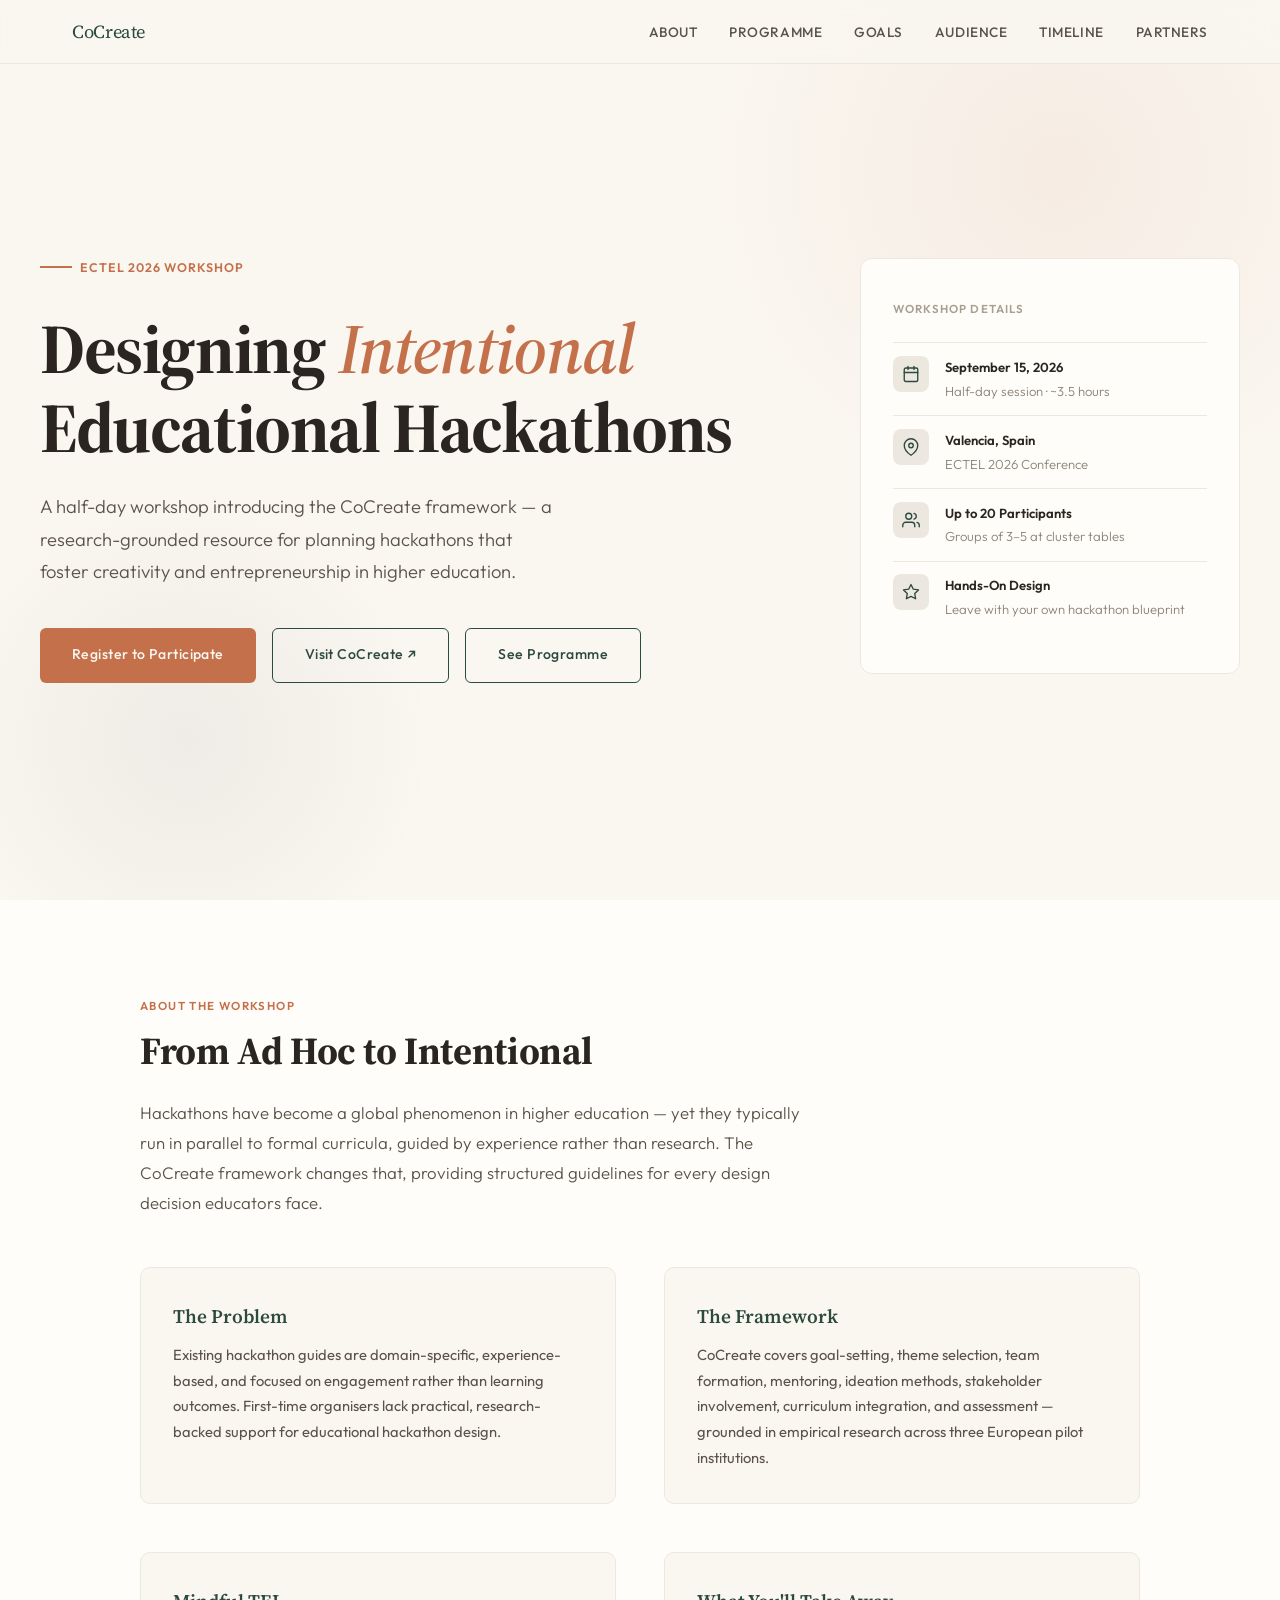
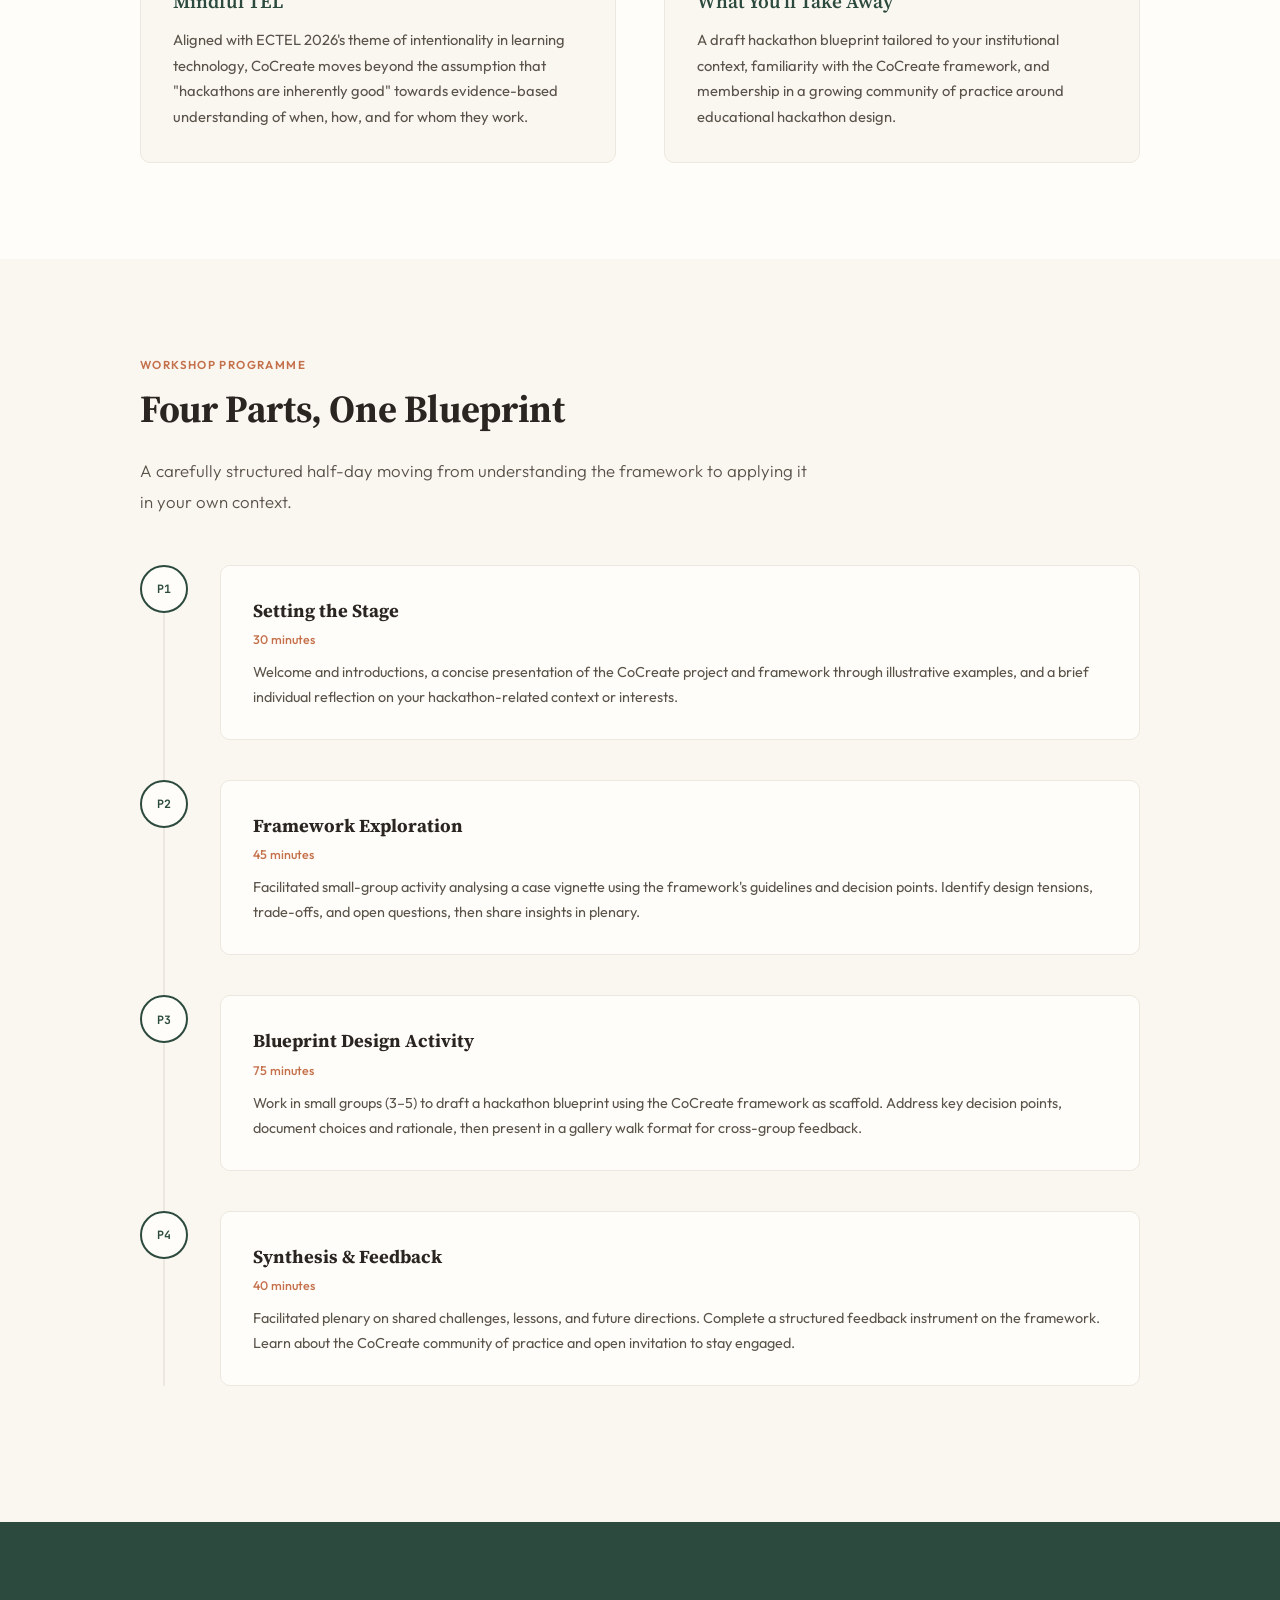
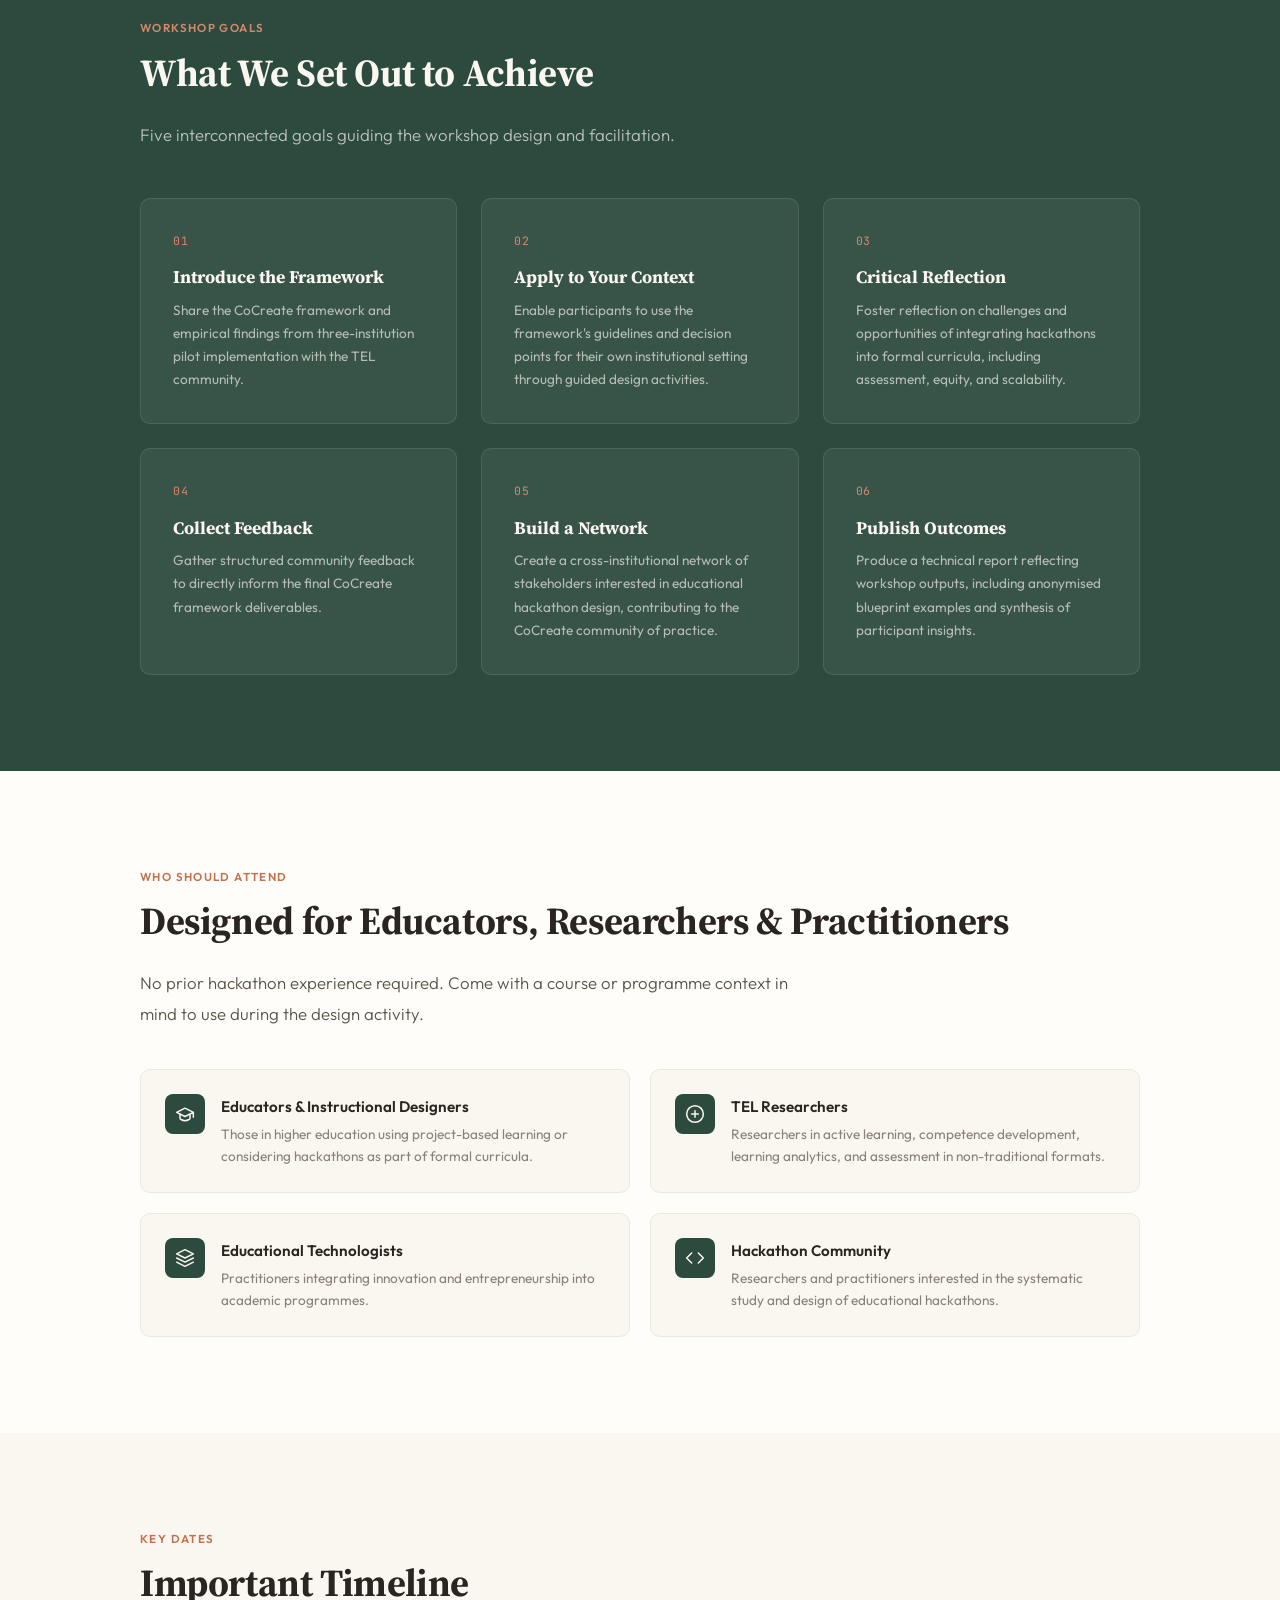
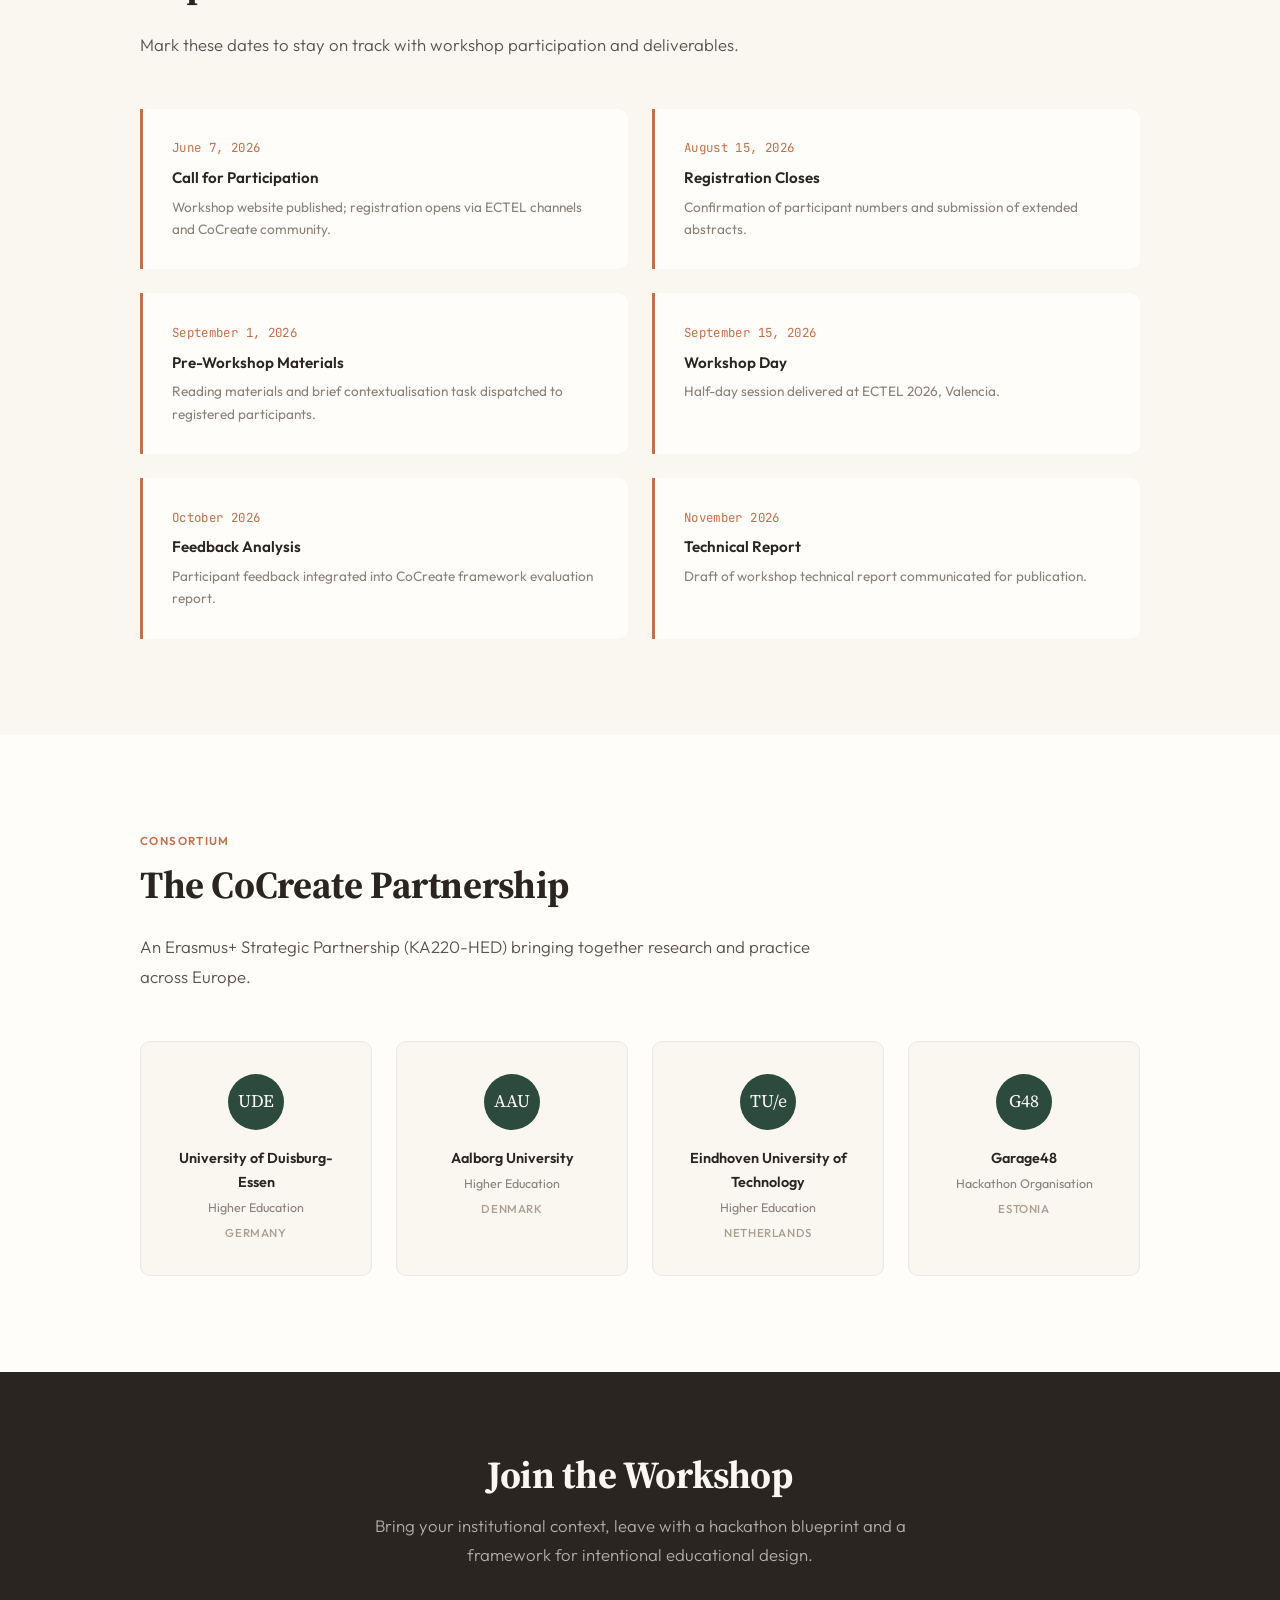
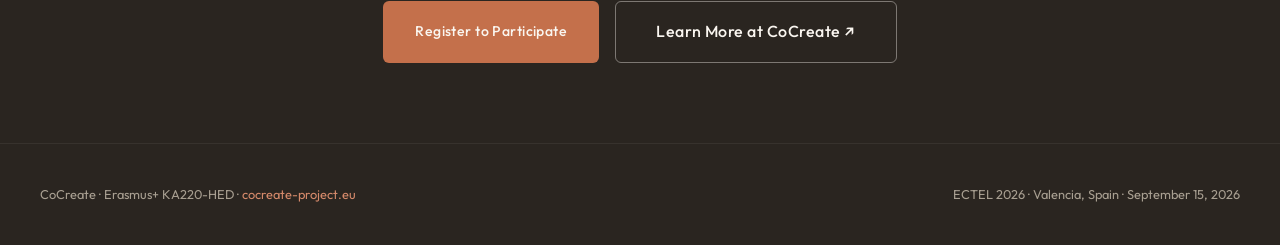
==== index.html @ 65c36958 "first" ====
<!DOCTYPE html>
<html lang="en">
<head>
  <meta charset="UTF-8">
  <meta name="viewport" content="width=device-width, initial-scale=1.0">
  <title>CoCreate Workshop — ECTEL 2026</title>
  <link rel="preconnect" href="https://fonts.googleapis.com">
  <link rel="preconnect" href="https://fonts.gstatic.com" crossorigin>
  <link href="https://fonts.googleapis.com/css2?family=Source+Serif+4:ital,opsz,wght@0,8..60,400;0,8..60,600;0,8..60,700;1,8..60,400;1,8..60,600&family=Outfit:wght@300;400;500;600&family=JetBrains+Mono:wght@400&display=swap" rel="stylesheet">
  <link rel="stylesheet" href="styles.css">
</head>
<body>

<!-- NAV -->
<nav id="navbar">
  <div class="nav-inner">
    <a href="#" class="nav-logo">CoCreate</a>
    <ul class="nav-links">
      <li><a href="#about">About</a></li>
      <li><a href="#programme">Programme</a></li>
      <li><a href="#goals">Goals</a></li>
      <li><a href="#audience">Audience</a></li>
      <li><a href="#dates">Timeline</a></li>
      <li><a href="#partners">Partners</a></li>
    </ul>
    <button class="hamburger" aria-label="Menu" onclick="document.getElementById('navbar').classList.toggle('menu-open')">
      <span></span><span></span><span></span>
    </button>
  </div>
</nav>

<!-- HERO -->
<section class="hero">
  <div class="hero-inner">
    <div class="hero-text">
      <div class="hero-badge">ECTEL 2026 Workshop</div>
      <h1>Designing <em>Intentional</em> Educational Hackathons</h1>
      <p class="hero-sub">A half-day workshop introducing the CoCreate framework — a research-grounded resource for planning hackathons that foster creativity and entrepreneurship in higher education.</p>
      <div class="hero-cta">
        <a href="https://docs.google.com/forms/d/e/1FAIpQLSeGgW_BMmf4bSUdQRjzY2lbDNZL_E448maalf3bhruf2GOUaA/viewform" class="btn btn-register" target="_blank">Register to Participate</a>
        <a href="https://cocreate-project.eu" class="btn btn-secondary" target="_blank">Visit CoCreate ↗</a>
        <a href="#programme" class="btn btn-secondary">See Programme</a>
      </div>
    </div>
    <div class="hero-card">
      <div class="hero-card-label">Workshop Details</div>
      <div class="hero-detail">
        <div class="hero-detail-icon">
          <svg width="18" height="18" viewBox="0 0 24 24" fill="none" stroke="currentColor" stroke-width="1.8" stroke-linecap="round" stroke-linejoin="round">
            <rect x="3" y="4" width="18" height="18" rx="2"/><line x1="16" y1="2" x2="16" y2="6"/><line x1="8" y1="2" x2="8" y2="6"/><line x1="3" y1="10" x2="21" y2="10"/>
          </svg>
        </div>
        <div class="hero-detail-text">
          <h4>September 15, 2026</h4>
          <p>Half-day session · ~3.5 hours</p>
        </div>
      </div>
      <div class="hero-detail">
        <div class="hero-detail-icon">
          <svg width="18" height="18" viewBox="0 0 24 24" fill="none" stroke="currentColor" stroke-width="1.8" stroke-linecap="round" stroke-linejoin="round">
            <path d="M21 10c0 7-9 13-9 13s-9-6-9-13a9 9 0 0 1 18 0z"/><circle cx="12" cy="10" r="3"/>
          </svg>
        </div>
        <div class="hero-detail-text">
          <h4>Valencia, Spain</h4>
          <p>ECTEL 2026 Conference</p>
        </div>
      </div>
      <div class="hero-detail">
        <div class="hero-detail-icon">
          <svg width="18" height="18" viewBox="0 0 24 24" fill="none" stroke="currentColor" stroke-width="1.8" stroke-linecap="round" stroke-linejoin="round">
            <path d="M17 21v-2a4 4 0 0 0-4-4H5a4 4 0 0 0-4 4v2"/><circle cx="9" cy="7" r="4"/><path d="M23 21v-2a4 4 0 0 0-3-3.87"/><path d="M16 3.13a4 4 0 0 1 0 7.75"/>
          </svg>
        </div>
        <div class="hero-detail-text">
          <h4>Up to 20 Participants</h4>
          <p>Groups of 3–5 at cluster tables</p>
        </div>
      </div>
      <div class="hero-detail">
        <div class="hero-detail-icon">
          <svg width="18" height="18" viewBox="0 0 24 24" fill="none" stroke="currentColor" stroke-width="1.8" stroke-linecap="round" stroke-linejoin="round">
            <polygon points="12 2 15.09 8.26 22 9.27 17 14.14 18.18 21.02 12 17.77 5.82 21.02 7 14.14 2 9.27 8.91 8.26 12 2"/>
          </svg>
        </div>
        <div class="hero-detail-text">
          <h4>Hands-On Design</h4>
          <p>Leave with your own hackathon blueprint</p>
        </div>
      </div>
    </div>
  </div>
</section>

<!-- ABOUT -->
<section id="about">
  <div class="section-inner reveal">
    <div class="section-label">About the Workshop</div>
    <h2 class="section-title">From Ad Hoc to Intentional</h2>
    <p class="section-desc">Hackathons have become a global phenomenon in higher education — yet they typically run in parallel to formal curricula, guided by experience rather than research. The CoCreate framework changes that, providing structured guidelines for every design decision educators face.</p>
    <div class="about-grid">
      <div class="about-block">
        <h3>The Problem</h3>
        <p>Existing hackathon guides are domain-specific, experience-based, and focused on engagement rather than learning outcomes. First-time organisers lack practical, research-backed support for educational hackathon design.</p>
      </div>
      <div class="about-block">
        <h3>The Framework</h3>
        <p>CoCreate covers goal-setting, theme selection, team formation, mentoring, ideation methods, stakeholder involvement, curriculum integration, and assessment — grounded in empirical research across three European pilot institutions.</p>
      </div>
      <div class="about-block">
        <h3>Mindful TEL</h3>
        <p>Aligned with ECTEL 2026's theme of intentionality in learning technology, CoCreate moves beyond the assumption that "hackathons are inherently good" towards evidence-based understanding of when, how, and for whom they work.</p>
      </div>
      <div class="about-block">
        <h3>What You'll Take Away</h3>
        <p>A draft hackathon blueprint tailored to your institutional context, familiarity with the CoCreate framework, and membership in a growing community of practice around educational hackathon design.</p>
      </div>
    </div>
  </div>
</section>

<!-- PROGRAMME -->
<section id="programme">
  <div class="section-inner reveal">
    <div class="section-label">Workshop Programme</div>
    <h2 class="section-title">Four Parts, One Blueprint</h2>
    <p class="section-desc">A carefully structured half-day moving from understanding the framework to applying it in your own context.</p>
    <div class="timeline">
      <div class="tl-item">
        <div class="tl-dot">P1</div>
        <div class="tl-content">
          <h3>Setting the Stage</h3>
          <div class="tl-duration">30 minutes</div>
          <p>Welcome and introductions, a concise presentation of the CoCreate project and framework through illustrative examples, and a brief individual reflection on your hackathon-related context or interests.</p>
        </div>
      </div>
      <div class="tl-item">
        <div class="tl-dot">P2</div>
        <div class="tl-content">
          <h3>Framework Exploration</h3>
          <div class="tl-duration">45 minutes</div>
          <p>Facilitated small-group activity analysing a case vignette using the framework's guidelines and decision points. Identify design tensions, trade-offs, and open questions, then share insights in plenary.</p>
        </div>
      </div>
      <div class="tl-item">
        <div class="tl-dot">P3</div>
        <div class="tl-content">
          <h3>Blueprint Design Activity</h3>
          <div class="tl-duration">75 minutes</div>
          <p>Work in small groups (3–5) to draft a hackathon blueprint using the CoCreate framework as scaffold. Address key decision points, document choices and rationale, then present in a gallery walk format for cross-group feedback.</p>
        </div>
      </div>
      <div class="tl-item">
        <div class="tl-dot">P4</div>
        <div class="tl-content">
          <h3>Synthesis &amp; Feedback</h3>
          <div class="tl-duration">40 minutes</div>
          <p>Facilitated plenary on shared challenges, lessons, and future directions. Complete a structured feedback instrument on the framework. Learn about the CoCreate community of practice and open invitation to stay engaged.</p>
        </div>
      </div>
    </div>
  </div>
</section>

<!-- GOALS -->
<section id="goals">
  <div class="section-inner reveal">
    <div class="section-label">Workshop Goals</div>
    <h2 class="section-title">What We Set Out to Achieve</h2>
    <p class="section-desc">Five interconnected goals guiding the workshop design and facilitation.</p>
    <div class="goals-grid">
      <div class="goal-card">
        <div class="goal-num">01</div>
        <h3>Introduce the Framework</h3>
        <p>Share the CoCreate framework and empirical findings from three-institution pilot implementation with the TEL community.</p>
      </div>
      <div class="goal-card">
        <div class="goal-num">02</div>
        <h3>Apply to Your Context</h3>
        <p>Enable participants to use the framework's guidelines and decision points for their own institutional setting through guided design activities.</p>
      </div>
      <div class="goal-card">
        <div class="goal-num">03</div>
        <h3>Critical Reflection</h3>
        <p>Foster reflection on challenges and opportunities of integrating hackathons into formal curricula, including assessment, equity, and scalability.</p>
      </div>
      <div class="goal-card">
        <div class="goal-num">04</div>
        <h3>Collect Feedback</h3>
        <p>Gather structured community feedback to directly inform the final CoCreate framework deliverables.</p>
      </div>
      <div class="goal-card">
        <div class="goal-num">05</div>
        <h3>Build a Network</h3>
        <p>Create a cross-institutional network of stakeholders interested in educational hackathon design, contributing to the CoCreate community of practice.</p>
      </div>
      <div class="goal-card">
        <div class="goal-num">06</div>
        <h3>Publish Outcomes</h3>
        <p>Produce a technical report reflecting workshop outputs, including anonymised blueprint examples and synthesis of participant insights.</p>
      </div>
    </div>
  </div>
</section>

<!-- AUDIENCE -->
<section id="audience">
  <div class="section-inner reveal">
    <div class="section-label">Who Should Attend</div>
    <h2 class="section-title">Designed for Educators, Researchers &amp; Practitioners</h2>
    <p class="section-desc">No prior hackathon experience required. Come with a course or programme context in mind to use during the design activity.</p>
    <div class="audience-list">
      <div class="audience-item">
        <div class="audience-icon">
          <svg width="20" height="20" viewBox="0 0 24 24" fill="none" stroke="currentColor" stroke-width="1.8" stroke-linecap="round" stroke-linejoin="round">
            <path d="M22 10v6M2 10l10-5 10 5-10 5z"/><path d="M6 12v5c0 1.1 2.7 3 6 3s6-1.9 6-3v-5"/>
          </svg>
        </div>
        <div>
          <h4>Educators &amp; Instructional Designers</h4>
          <p>Those in higher education using project-based learning or considering hackathons as part of formal curricula.</p>
        </div>
      </div>
      <div class="audience-item">
        <div class="audience-icon">
          <svg width="20" height="20" viewBox="0 0 24 24" fill="none" stroke="currentColor" stroke-width="1.8" stroke-linecap="round" stroke-linejoin="round">
            <circle cx="12" cy="12" r="10"/><line x1="12" y1="8" x2="12" y2="16"/><line x1="8" y1="12" x2="16" y2="12"/>
          </svg>
        </div>
        <div>
          <h4>TEL Researchers</h4>
          <p>Researchers in active learning, competence development, learning analytics, and assessment in non-traditional formats.</p>
        </div>
      </div>
      <div class="audience-item">
        <div class="audience-icon">
          <svg width="20" height="20" viewBox="0 0 24 24" fill="none" stroke="currentColor" stroke-width="1.8" stroke-linecap="round" stroke-linejoin="round">
            <path d="M12 2L2 7l10 5 10-5-10-5z"/><path d="M2 17l10 5 10-5"/><path d="M2 12l10 5 10-5"/>
          </svg>
        </div>
        <div>
          <h4>Educational Technologists</h4>
          <p>Practitioners integrating innovation and entrepreneurship into academic programmes.</p>
        </div>
      </div>
      <div class="audience-item">
        <div class="audience-icon">
          <svg width="20" height="20" viewBox="0 0 24 24" fill="none" stroke="currentColor" stroke-width="1.8" stroke-linecap="round" stroke-linejoin="round">
            <polyline points="16 18 22 12 16 6"/><polyline points="8 6 2 12 8 18"/>
          </svg>
        </div>
        <div>
          <h4>Hackathon Community</h4>
          <p>Researchers and practitioners interested in the systematic study and design of educational hackathons.</p>
        </div>
      </div>
    </div>
  </div>
</section>

<!-- TIMELINE / DATES -->
<section id="dates">
  <div class="section-inner reveal">
    <div class="section-label">Key Dates</div>
    <h2 class="section-title">Important Timeline</h2>
    <p class="section-desc">Mark these dates to stay on track with workshop participation and deliverables.</p>
    <div class="dates-grid">
      <div class="date-card">
        <div class="date-card-date">June 7, 2026</div>
        <h4>Call for Participation</h4>
        <p>Workshop website published; registration opens via ECTEL channels and CoCreate community.</p>
      </div>
      <div class="date-card">
        <div class="date-card-date">August 15, 2026</div>
        <h4>Registration Closes</h4>
        <p>Confirmation of participant numbers and submission of extended abstracts.</p>
      </div>
      <div class="date-card">
        <div class="date-card-date">September 1, 2026</div>
        <h4>Pre-Workshop Materials</h4>
        <p>Reading materials and brief contextualisation task dispatched to registered participants.</p>
      </div>
      <div class="date-card">
        <div class="date-card-date">September 15, 2026</div>
        <h4>Workshop Day</h4>
        <p>Half-day session delivered at ECTEL 2026, Valencia.</p>
      </div>
      <div class="date-card">
        <div class="date-card-date">October 2026</div>
        <h4>Feedback Analysis</h4>
        <p>Participant feedback integrated into CoCreate framework evaluation report.</p>
      </div>
      <div class="date-card">
        <div class="date-card-date">November 2026</div>
        <h4>Technical Report</h4>
        <p>Draft of workshop technical report communicated for publication.</p>
      </div>
    </div>
  </div>
</section>

<!-- PARTNERS -->
<section id="partners">
  <div class="section-inner reveal">
    <div class="section-label">Consortium</div>
    <h2 class="section-title">The CoCreate Partnership</h2>
    <p class="section-desc">An Erasmus+ Strategic Partnership (KA220-HED) bringing together research and practice across Europe.</p>
    <div class="partners-grid">
      <div class="partner-card">
        <div class="partner-avatar">UDE</div>
        <h4>University of Duisburg-Essen</h4>
        <p>Higher Education</p>
        <div class="partner-country">Germany</div>
      </div>
      <div class="partner-card">
        <div class="partner-avatar">AAU</div>
        <h4>Aalborg University</h4>
        <p>Higher Education</p>
        <div class="partner-country">Denmark</div>
      </div>
      <div class="partner-card">
        <div class="partner-avatar">TU/e</div>
        <h4>Eindhoven University of Technology</h4>
        <p>Higher Education</p>
        <div class="partner-country">Netherlands</div>
      </div>
      <div class="partner-card">
        <div class="partner-avatar">G48</div>
        <h4>Garage48</h4>
        <p>Hackathon Organisation</p>
        <div class="partner-country">Estonia</div>
      </div>
    </div>
  </div>
</section>

<!-- CTA -->
<section class="cta-section">
  <div class="section-inner reveal">
    <h2 class="section-title">Join the Workshop</h2>
    <p>Bring your institutional context, leave with a hackathon blueprint and a framework for intentional educational design.</p>
    <div class="cta-buttons">
      <a href="https://docs.google.com/forms/d/e/1FAIpQLSeGgW_BMmf4bSUdQRjzY2lbDNZL_E448maalf3bhruf2GOUaA/viewform" class="btn btn-register" target="_blank">Register to Participate</a>
      <a href="https://cocreate-project.eu" class="btn btn-secondary btn-cta-secondary" target="_blank">Learn More at CoCreate ↗</a>
    </div>
  </div>
</section>

<!-- FOOTER -->
<footer>
  <div class="footer-inner">
    <p>CoCreate · Erasmus+ KA220-HED · <a href="https://cocreate-project.eu" target="_blank">cocreate-project.eu</a></p>
    <p>ECTEL 2026 · Valencia, Spain · September 15, 2026</p>
  </div>
</footer>

<script src="script.js"></script>
</body>
</html>
---- styles.css ----
/* ───── VARIABLES ───── */
:root {
  --cream: #FAF6F0;
  --warm-white: #FFFDF9;
  --sand: #EDE8DF;
  --clay: #D4CCBF;
  --stone: #A89F91;
  --forest: #2C4A3E;
  --forest-light: #3A6355;
  --terracotta: #C4704B;
  --terracotta-soft: #D4896A;
  --ink: #2A2520;
  --ink-light: #5A534A;
  --ink-muted: #8A8279;
  --serif: 'Source Serif 4', Georgia, serif;
  --sans: 'Outfit', system-ui, sans-serif;
  --mono: 'JetBrains Mono', monospace;
  --ease-out: cubic-bezier(0.16, 1, 0.3, 1);
}

/* ───── RESET ───── */
*, *::before, *::after { margin: 0; padding: 0; box-sizing: border-box; }

html { scroll-behavior: smooth; font-size: 16px; }

body {
  font-family: var(--sans);
  background: var(--cream);
  color: var(--ink);
  line-height: 1.7;
  font-weight: 400;
  overflow-x: hidden;
  -webkit-font-smoothing: antialiased;
}

::selection { background: var(--forest); color: var(--cream); }

/* ───── NAV ───── */
nav {
  position: fixed; top: 0; left: 0; right: 0; z-index: 100;
  background: rgba(250, 246, 240, 0.85);
  backdrop-filter: blur(16px);
  border-bottom: 1px solid var(--sand);
  transition: transform 0.4s var(--ease-out);
}
.nav-inner {
  max-width: 1200px; margin: 0 auto;
  display: flex; align-items: center; justify-content: space-between;
  padding: 1rem 2rem;
}
.nav-logo {
  font-family: var(--serif); font-size: 1.15rem; color: var(--forest);
  text-decoration: none; letter-spacing: -0.02em;
}
.nav-links { display: flex; gap: 2rem; list-style: none; }
.nav-links a {
  text-decoration: none; color: var(--ink-light); font-size: 0.85rem;
  font-weight: 500; letter-spacing: 0.04em; text-transform: uppercase;
  transition: color 0.3s;
}
.nav-links a:hover { color: var(--forest); }
.hamburger {
  display: none; background: none; border: none; cursor: pointer;
  width: 28px; height: 20px; position: relative;
}
.hamburger span {
  display: block; width: 100%; height: 2px; background: var(--ink);
  position: absolute; left: 0; transition: all 0.3s var(--ease-out);
}
.hamburger span:nth-child(1) { top: 0; }
.hamburger span:nth-child(2) { top: 9px; }
.hamburger span:nth-child(3) { top: 18px; }

/* ───── HERO ───── */
.hero {
  min-height: 100vh; display: flex; align-items: center;
  padding: 8rem 2rem 6rem;
  position: relative;
  overflow: hidden;
}
.hero::before {
  content: '';
  position: absolute; top: -20%; right: -10%;
  width: 700px; height: 700px;
  background: radial-gradient(circle, rgba(196, 112, 75, 0.08) 0%, transparent 70%);
  pointer-events: none;
}
.hero::after {
  content: '';
  position: absolute; bottom: -10%; left: -5%;
  width: 500px; height: 500px;
  background: radial-gradient(circle, rgba(44, 74, 62, 0.06) 0%, transparent 70%);
  pointer-events: none;
}
.hero-inner {
  max-width: 1200px; margin: 0 auto; width: 100%;
  display: grid; grid-template-columns: 1fr 380px; gap: 4rem;
  align-items: center;
}
.hero-text { position: relative; z-index: 1; }
.hero-badge {
  display: inline-flex; align-items: center; gap: 0.5rem;
  font-size: 0.78rem; font-weight: 600; letter-spacing: 0.08em;
  text-transform: uppercase; color: var(--terracotta);
  margin-bottom: 2rem;
  opacity: 0; animation: fadeUp 0.8s var(--ease-out) 0.2s forwards;
}
.hero-badge::before {
  content: ''; width: 32px; height: 2px; background: var(--terracotta);
}
.hero h1 {
  font-family: var(--serif); font-size: clamp(2.8rem, 5.5vw, 4.5rem);
  line-height: 1.12; letter-spacing: -0.02em; color: var(--ink);
  margin-bottom: 1.5rem; font-weight: 700;
  opacity: 0; animation: fadeUp 0.8s var(--ease-out) 0.35s forwards;
}
.hero h1 em {
  font-style: italic; color: #C4704B; font-weight: 600;
}
.hero-sub {
  font-size: 1.15rem; color: var(--ink-light); max-width: 520px;
  line-height: 1.75; font-weight: 300;
  opacity: 0; animation: fadeUp 0.8s var(--ease-out) 0.5s forwards;
}
.hero-cta {
  display: flex; gap: 1rem; margin-top: 2.5rem;
  opacity: 0; animation: fadeUp 0.8s var(--ease-out) 0.65s forwards;
}

/* ───── BUTTONS ───── */
.btn {
  display: inline-flex; align-items: center; gap: 0.5rem;
  padding: 0.9rem 2rem; font-family: var(--sans);
  font-size: 0.88rem; font-weight: 500; letter-spacing: 0.03em;
  border-radius: 6px; text-decoration: none;
  transition: all 0.3s var(--ease-out); cursor: pointer; border: none;
}
.btn-primary {
  background: var(--forest); color: var(--cream);
}
.btn-primary:hover { background: var(--forest-light); transform: translateY(-2px); }
.btn-register {
  background: var(--terracotta); color: var(--cream);
}
.btn-register:hover { background: var(--terracotta-soft); transform: translateY(-2px); }
.btn-secondary {
  background: transparent; color: var(--forest);
  border: 1.5px solid var(--forest);
}
.btn-secondary:hover { background: var(--forest); color: var(--cream); }

/* ───── HERO CARD ───── */
.hero-card {
  background: var(--warm-white);
  border: 1px solid var(--sand);
  border-radius: 12px; padding: 2.5rem 2rem;
  position: relative; z-index: 1;
  opacity: 0; animation: fadeUp 0.8s var(--ease-out) 0.5s forwards;
}
.hero-card-label {
  font-size: 0.72rem; font-weight: 600; letter-spacing: 0.1em;
  text-transform: uppercase; color: var(--stone); margin-bottom: 1.5rem;
}
.hero-detail {
  display: flex; gap: 1rem; align-items: flex-start;
  padding: 0.8rem 0; border-top: 1px solid var(--sand);
}
.hero-detail:first-of-type { border-top: none; }
.hero-detail-icon {
  width: 36px; height: 36px; border-radius: 8px;
  background: var(--sand); display: flex; align-items: center;
  justify-content: center; flex-shrink: 0; color: var(--forest);
}
.hero-detail-text h4 {
  font-size: 0.82rem; font-weight: 600; color: var(--ink);
  margin-bottom: 0.1rem;
}
.hero-detail-text p {
  font-size: 0.82rem; color: var(--ink-muted); font-weight: 300;
}

/* ───── SECTIONS (shared) ───── */
section { padding: 6rem 2rem; }
.section-inner { max-width: 1000px; margin: 0 auto; }
.section-label {
  font-size: 0.72rem; font-weight: 600; letter-spacing: 0.12em;
  text-transform: uppercase; color: var(--terracotta); margin-bottom: 0.75rem;
}
.section-title {
  font-family: var(--serif); font-size: clamp(1.8rem, 3vw, 2.6rem);
  line-height: 1.2; letter-spacing: -0.01em; color: var(--ink);
  margin-bottom: 1.5rem; font-weight: 700;
}
.section-desc {
  font-size: 1.05rem; color: var(--ink-light); max-width: 680px;
  line-height: 1.8; font-weight: 300;
}

/* ───── ABOUT ───── */
#about { background: var(--warm-white); }
.about-grid {
  display: grid; grid-template-columns: 1fr 1fr; gap: 3rem;
  margin-top: 3rem;
}
.about-block {
  background: var(--cream); border-radius: 10px;
  padding: 2rem; border: 1px solid var(--sand);
  transition: transform 0.3s var(--ease-out);
}
.about-block:hover { transform: translateY(-4px); }
.about-block h3 {
  font-family: var(--serif); font-size: 1.2rem; margin-bottom: 0.6rem;
  color: var(--forest); font-weight: 600;
}
.about-block p {
  font-size: 0.92rem; color: var(--ink-light); line-height: 1.75;
}

/* ───── PROGRAMME ───── */
#programme { background: var(--cream); }
.timeline { margin-top: 3rem; position: relative; }
.timeline::before {
  content: ''; position: absolute; left: 23px; top: 0; bottom: 0;
  width: 2px; background: var(--sand);
}
.tl-item {
  display: flex; gap: 2rem; margin-bottom: 2.5rem;
  position: relative;
}
.tl-dot {
  width: 48px; height: 48px; border-radius: 50%;
  background: var(--warm-white); border: 2px solid var(--forest);
  display: flex; align-items: center; justify-content: center;
  flex-shrink: 0; font-family: var(--mono); font-size: 0.72rem;
  color: var(--forest); font-weight: 700; z-index: 1;
}
.tl-content {
  background: var(--warm-white); border: 1px solid var(--sand);
  border-radius: 10px; padding: 1.8rem 2rem; flex: 1;
  transition: transform 0.3s var(--ease-out);
}
.tl-content:hover { transform: translateX(4px); }
.tl-content h3 {
  font-family: var(--serif); font-size: 1.15rem; color: var(--ink);
  margin-bottom: 0.2rem;
}
.tl-duration {
  font-size: 0.78rem; color: var(--terracotta); font-weight: 500;
  margin-bottom: 0.6rem;
}
.tl-content p {
  font-size: 0.9rem; color: var(--ink-light); line-height: 1.75;
}

/* ───── GOALS ───── */
#goals { background: var(--forest); color: var(--cream); }
#goals .section-label { color: var(--terracotta-soft); }
#goals .section-title { color: var(--cream); }
#goals .section-desc { color: rgba(250, 246, 240, 0.7); }
.goals-grid {
  display: grid; grid-template-columns: repeat(3, 1fr); gap: 1.5rem;
  margin-top: 3rem;
}
.goal-card {
  background: rgba(255,255,255,0.06); border: 1px solid rgba(255,255,255,0.1);
  border-radius: 10px; padding: 2rem;
  transition: all 0.3s var(--ease-out);
}
.goal-card:hover {
  background: rgba(255,255,255,0.1);
  transform: translateY(-4px);
}
.goal-num {
  font-family: var(--mono); font-size: 0.72rem;
  color: var(--terracotta-soft); margin-bottom: 1rem;
  letter-spacing: 0.05em;
}
.goal-card h3 {
  font-family: var(--serif); font-size: 1.1rem; color: var(--cream);
  margin-bottom: 0.6rem; line-height: 1.3;
}
.goal-card p {
  font-size: 0.85rem; color: rgba(250, 246, 240, 0.65); line-height: 1.7;
}

/* ───── AUDIENCE ───── */
#audience { background: var(--warm-white); }
.audience-list {
  margin-top: 2.5rem;
  display: grid; grid-template-columns: 1fr 1fr; gap: 1.25rem;
}
.audience-item {
  display: flex; gap: 1rem; align-items: flex-start;
  padding: 1.5rem; background: var(--cream);
  border: 1px solid var(--sand); border-radius: 10px;
  transition: transform 0.3s var(--ease-out);
}
.audience-item:hover { transform: translateY(-3px); }
.audience-icon {
  width: 40px; height: 40px; border-radius: 8px;
  background: var(--forest); color: var(--cream);
  display: flex; align-items: center; justify-content: center;
  flex-shrink: 0;
}
.audience-item h4 {
  font-size: 0.95rem; font-weight: 600; color: var(--ink);
  margin-bottom: 0.2rem;
}
.audience-item p {
  font-size: 0.85rem; color: var(--ink-muted); line-height: 1.65;
}

/* ───── DATES ───── */
#dates { background: var(--cream); }
.dates-grid {
  display: grid; grid-template-columns: repeat(2, 1fr); gap: 1.5rem;
  margin-top: 3rem;
}
.date-card {
  padding: 1.8rem; border-left: 3px solid var(--terracotta);
  background: var(--warm-white); border-radius: 0 10px 10px 0;
}
.date-card-date {
  font-family: var(--mono); font-size: 0.78rem;
  color: var(--terracotta); margin-bottom: 0.4rem;
  letter-spacing: 0.03em;
}
.date-card h4 {
  font-size: 0.95rem; font-weight: 600; color: var(--ink);
  margin-bottom: 0.3rem;
}
.date-card p {
  font-size: 0.85rem; color: var(--ink-muted); line-height: 1.65;
}

/* ───── PARTNERS ───── */
#partners { background: var(--warm-white); }
.partners-grid {
  display: grid; grid-template-columns: repeat(4, 1fr); gap: 1.5rem;
  margin-top: 3rem;
}
.partner-card {
  text-align: center; padding: 2rem 1.5rem;
  background: var(--cream); border: 1px solid var(--sand);
  border-radius: 10px;
  transition: transform 0.3s var(--ease-out);
}
.partner-card:hover { transform: translateY(-4px); }
.partner-avatar {
  width: 56px; height: 56px; border-radius: 50%;
  background: var(--forest); color: var(--cream);
  display: flex; align-items: center; justify-content: center;
  margin: 0 auto 1rem; font-family: var(--serif); font-size: 1.1rem;
}
.partner-card h4 {
  font-size: 0.9rem; font-weight: 600; color: var(--ink);
  margin-bottom: 0.15rem;
}
.partner-card p {
  font-size: 0.78rem; color: var(--ink-muted);
}
.partner-card .partner-country {
  font-size: 0.72rem; color: var(--stone); font-weight: 500;
  letter-spacing: 0.05em; text-transform: uppercase; margin-top: 0.3rem;
}

/* ───── CTA ───── */
.cta-section {
  background: var(--ink); color: var(--cream); padding: 5rem 2rem;
  text-align: center;
}
.cta-section .section-title { color: var(--cream); margin-bottom: 0.8rem; }
.cta-section p {
  color: rgba(250, 246, 240, 0.65); font-size: 1.05rem; max-width: 560px;
  margin: 0 auto 2rem; font-weight: 300; line-height: 1.75;
}
.cta-buttons {
  display: flex; gap: 1rem; justify-content: center; flex-wrap: wrap;
}
.btn-cta-secondary {
  font-size: 1rem; padding: 1rem 2.5rem;
  border-color: rgba(250, 246, 240, 0.4); color: var(--cream);
}

/* ───── FOOTER ───── */
footer {
  background: var(--ink); color: var(--stone); padding: 2.5rem 2rem;
  border-top: 1px solid rgba(255,255,255,0.06);
}
.footer-inner {
  max-width: 1200px; margin: 0 auto;
  display: flex; justify-content: space-between; align-items: center;
}
footer a { color: var(--terracotta-soft); text-decoration: none; }
footer a:hover { text-decoration: underline; }
footer p { font-size: 0.8rem; }

/* ───── ANIMATIONS ───── */
@keyframes fadeUp {
  from { opacity: 0; transform: translateY(24px); }
  to { opacity: 1; transform: translateY(0); }
}
.reveal {
  opacity: 0; transform: translateY(30px);
  transition: opacity 0.7s var(--ease-out), transform 0.7s var(--ease-out);
}
.reveal.visible { opacity: 1; transform: translateY(0); }

/* ───── RESPONSIVE ───── */
@media (max-width: 900px) {
  .hero-inner { grid-template-columns: 1fr; }
  .hero-card { margin-top: 2rem; }
  .about-grid, .audience-list, .dates-grid { grid-template-columns: 1fr; }
  .goals-grid { grid-template-columns: 1fr; }
  .partners-grid { grid-template-columns: 1fr 1fr; }
  .nav-links { display: none; }
  .hamburger { display: block; }
  nav.menu-open .nav-links {
    display: flex; flex-direction: column;
    position: absolute; top: 100%; left: 0; right: 0;
    background: rgba(250, 246, 240, 0.97); backdrop-filter: blur(16px);
    padding: 1.5rem 2rem; gap: 1rem;
    border-bottom: 1px solid var(--sand);
  }
  .hero { padding-top: 7rem; min-height: auto; }
  section { padding: 4rem 1.5rem; }
}
@media (max-width: 600px) {
  .partners-grid { grid-template-columns: 1fr; }
  .hero-cta { flex-direction: column; }
  .btn { width: 100%; justify-content: center; }
}
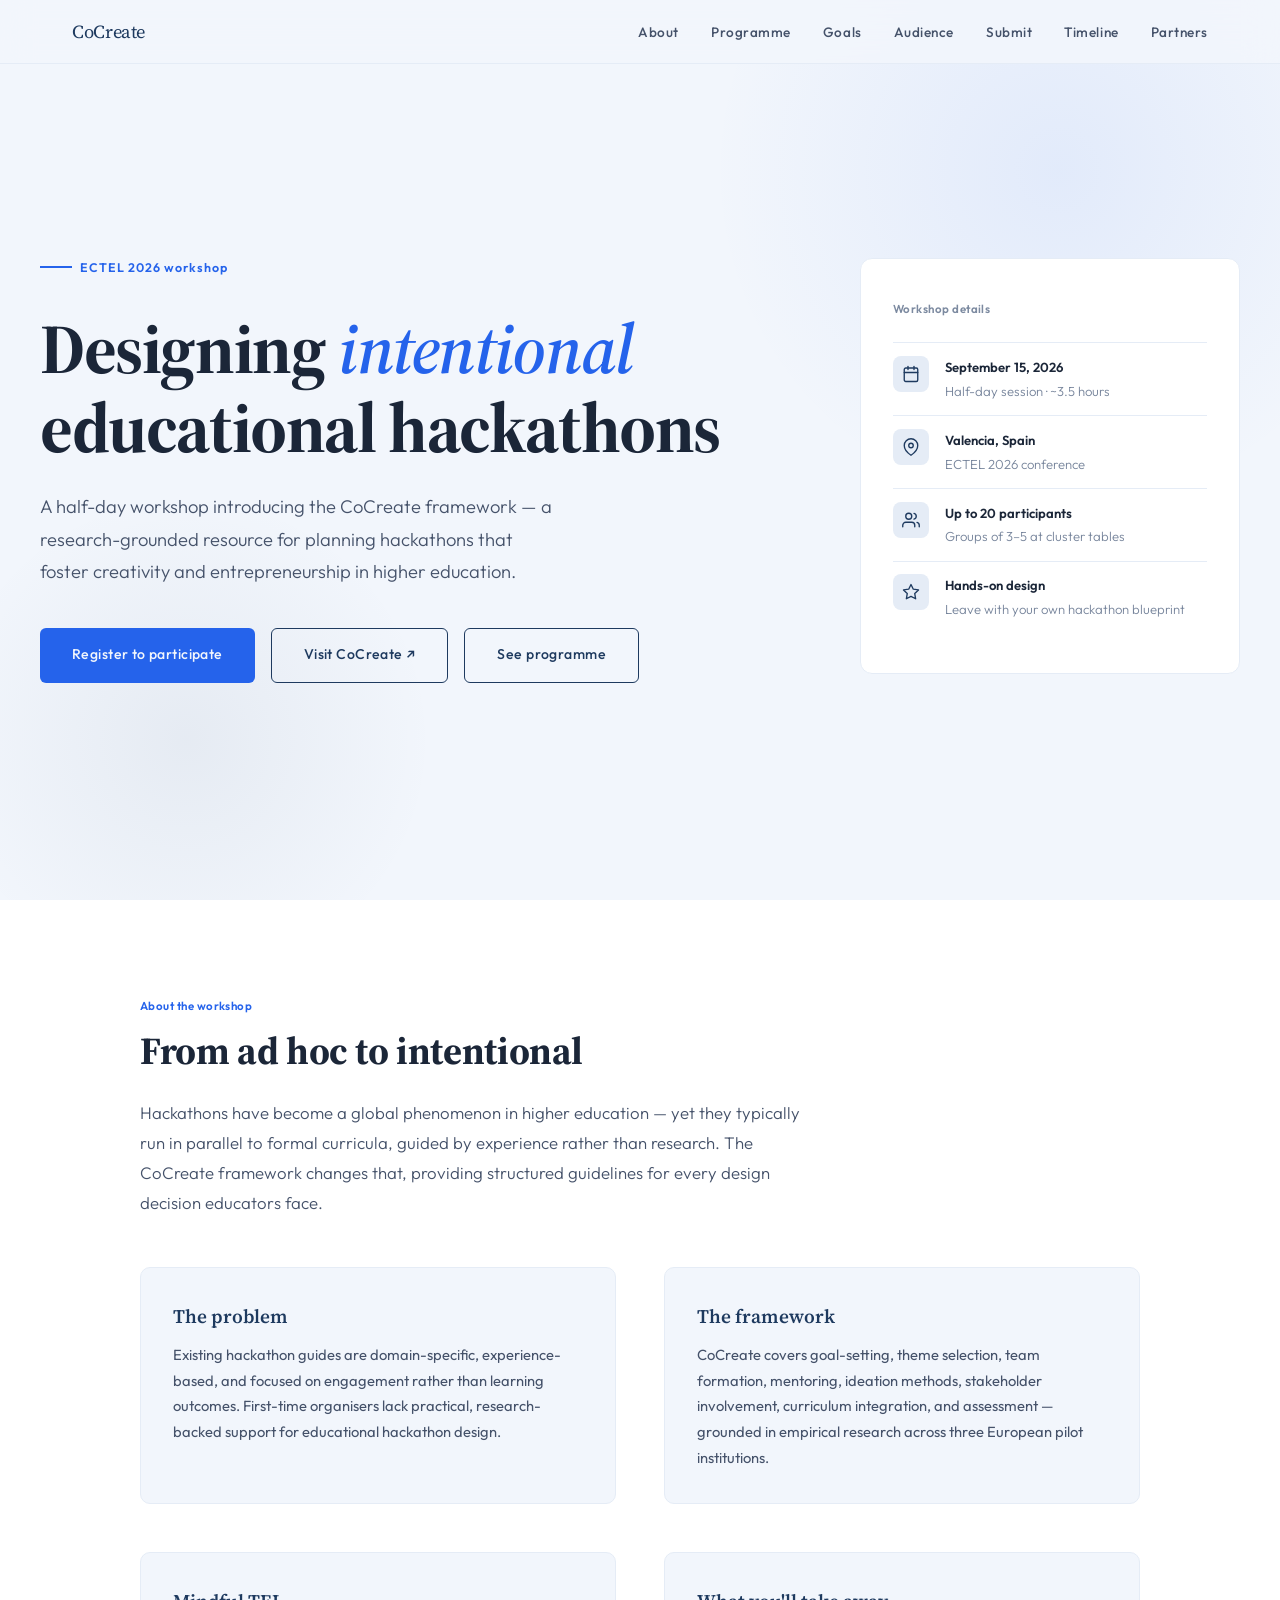
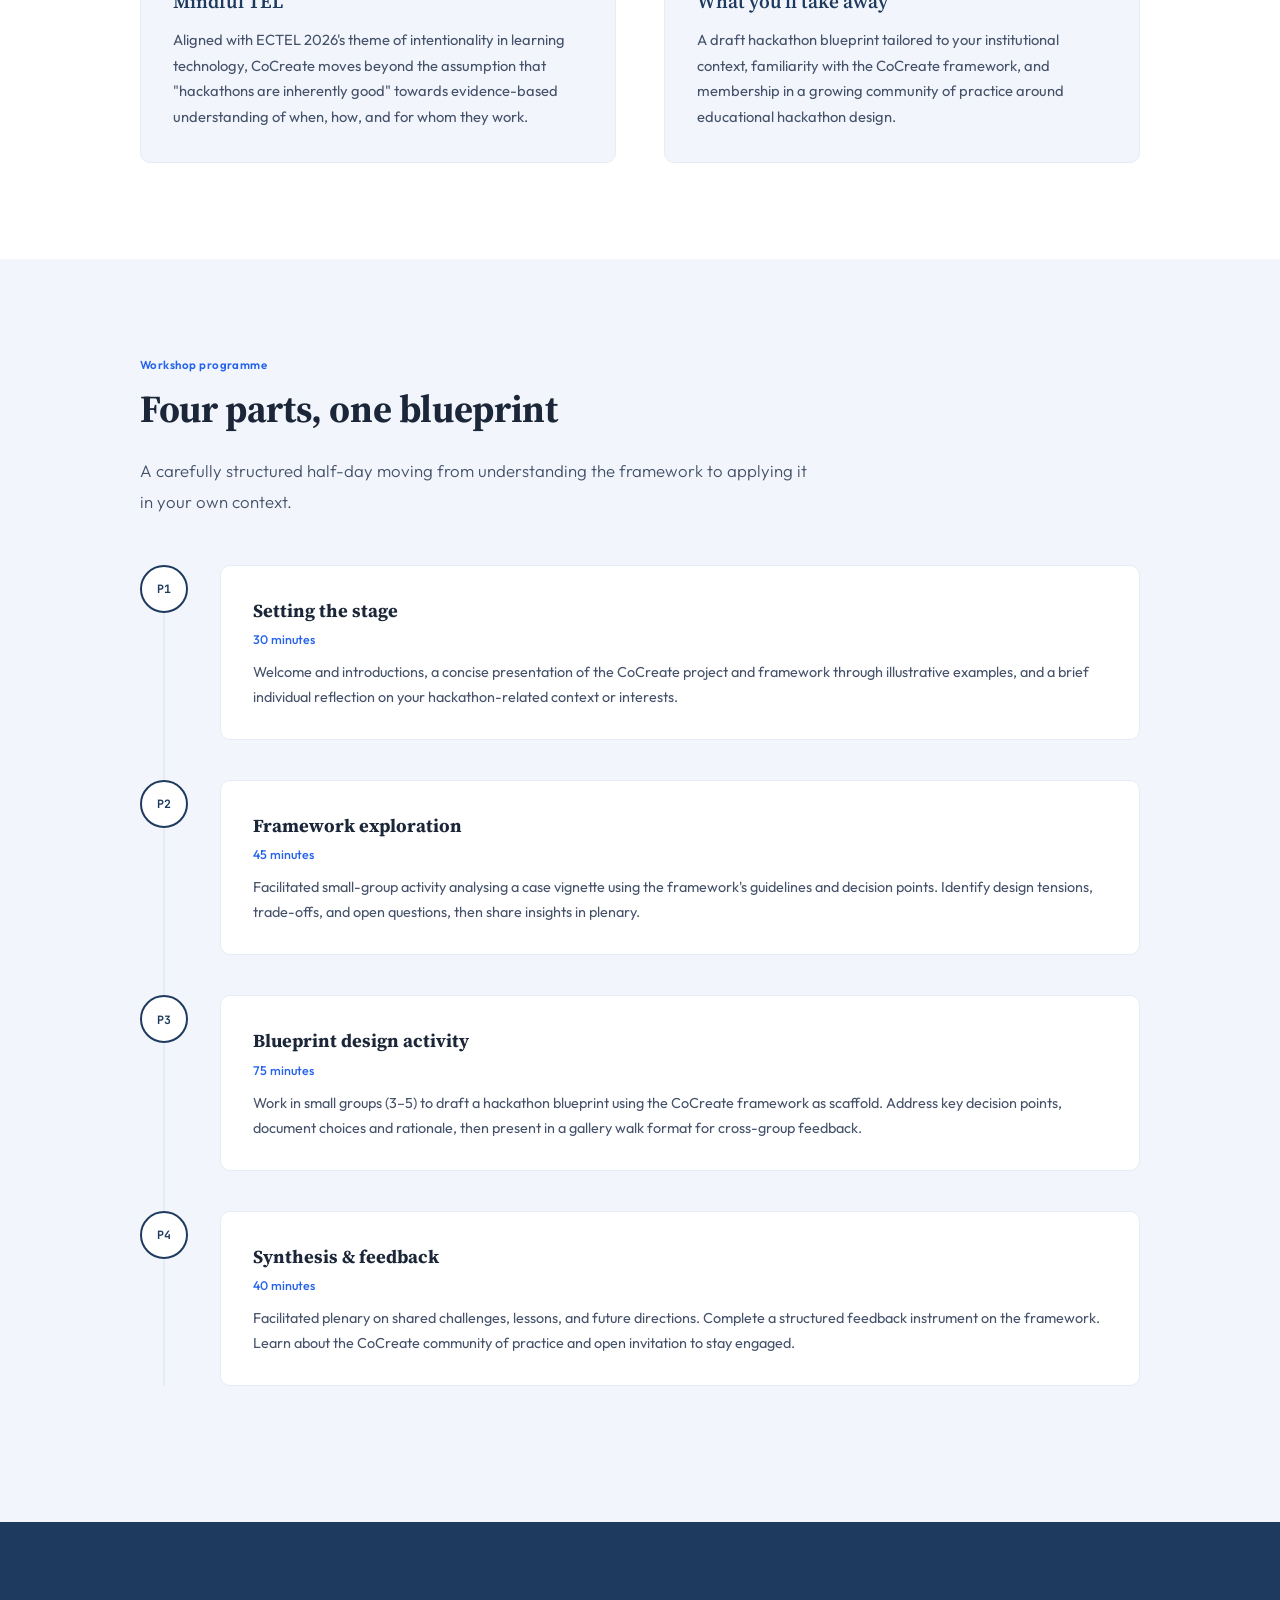
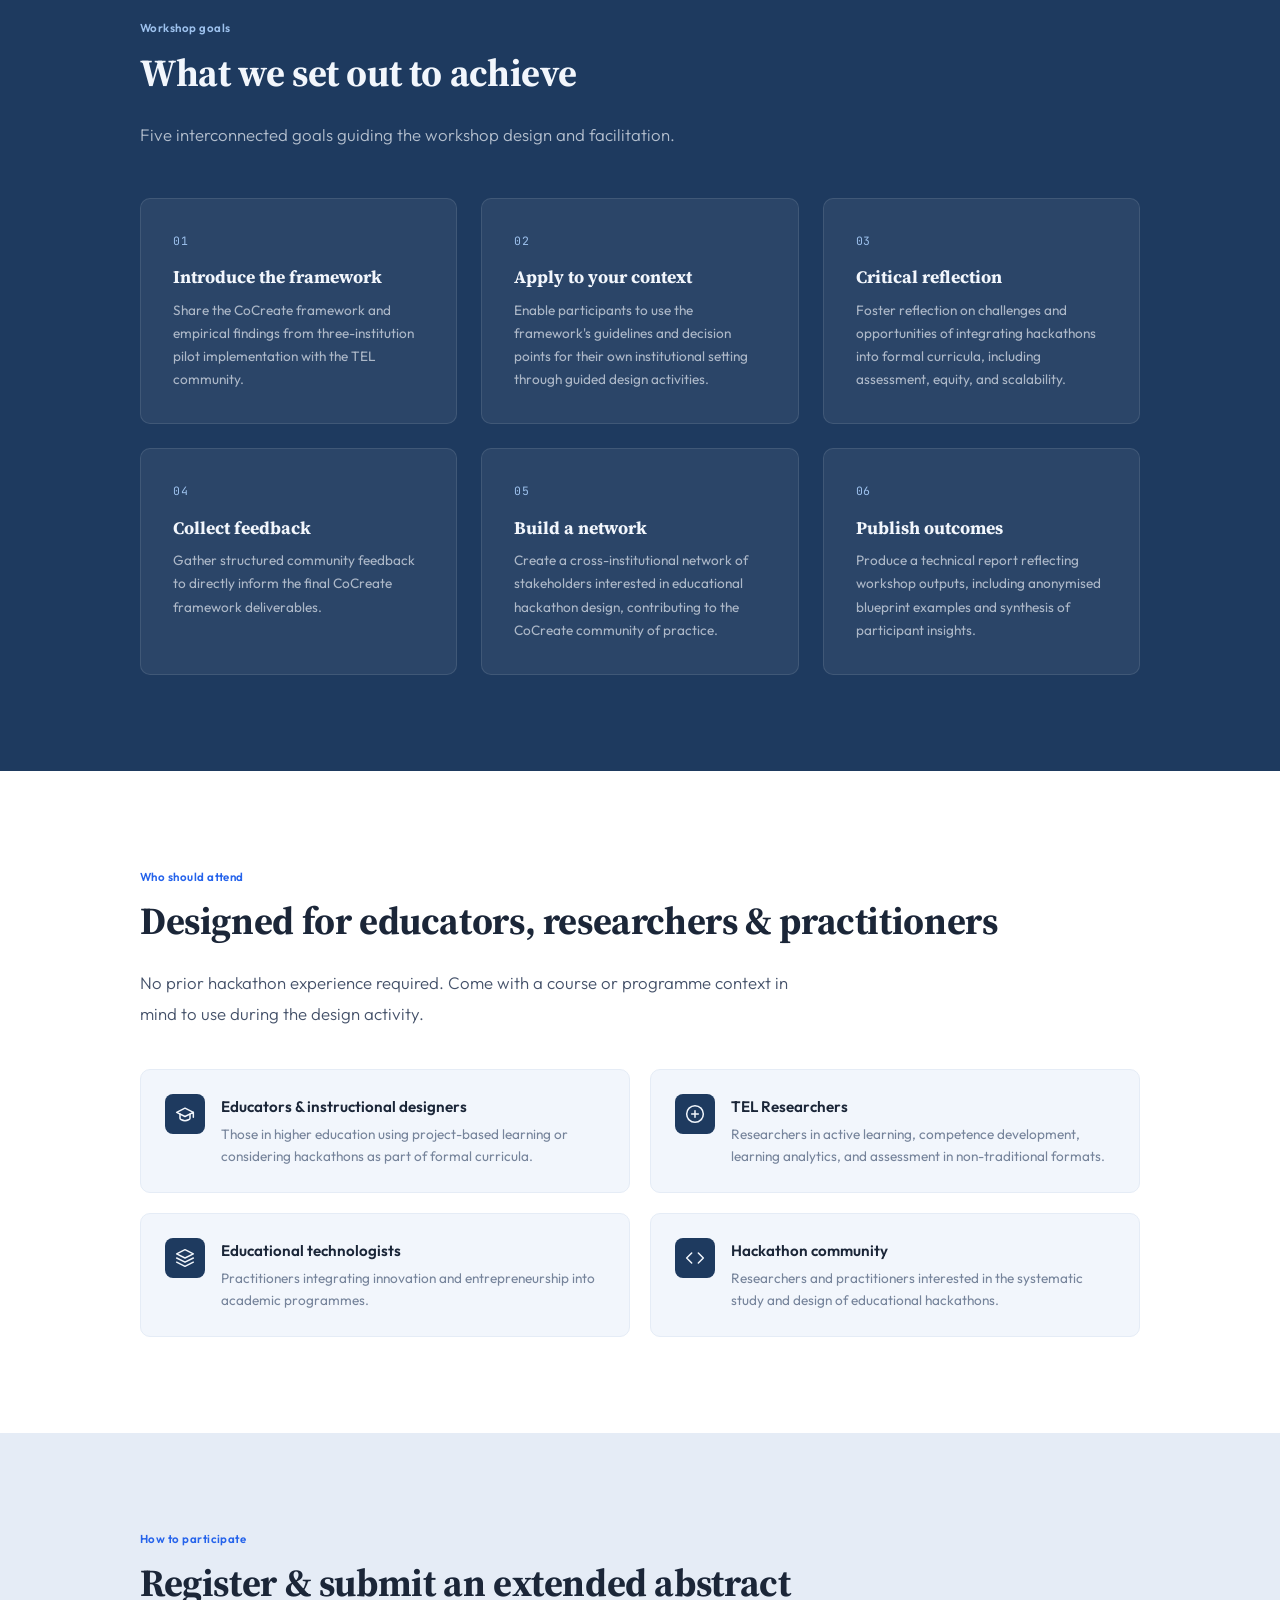
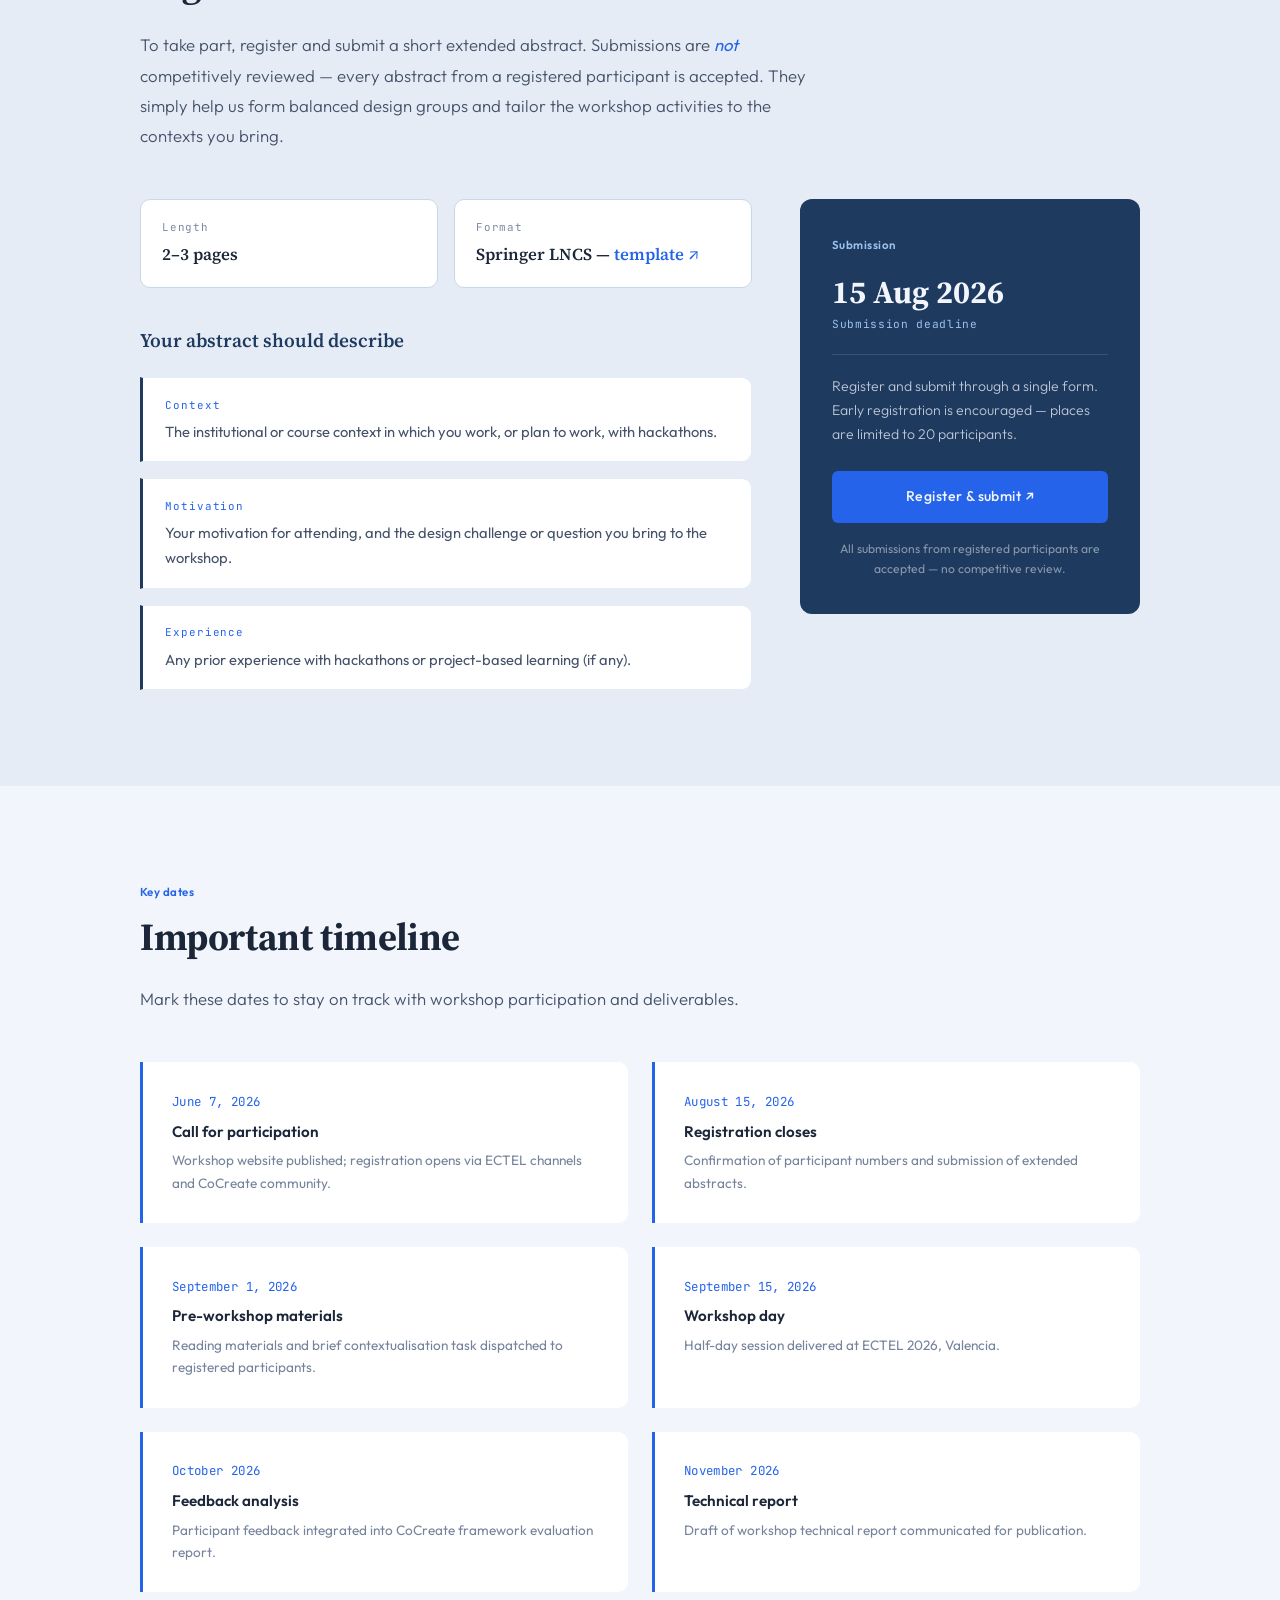
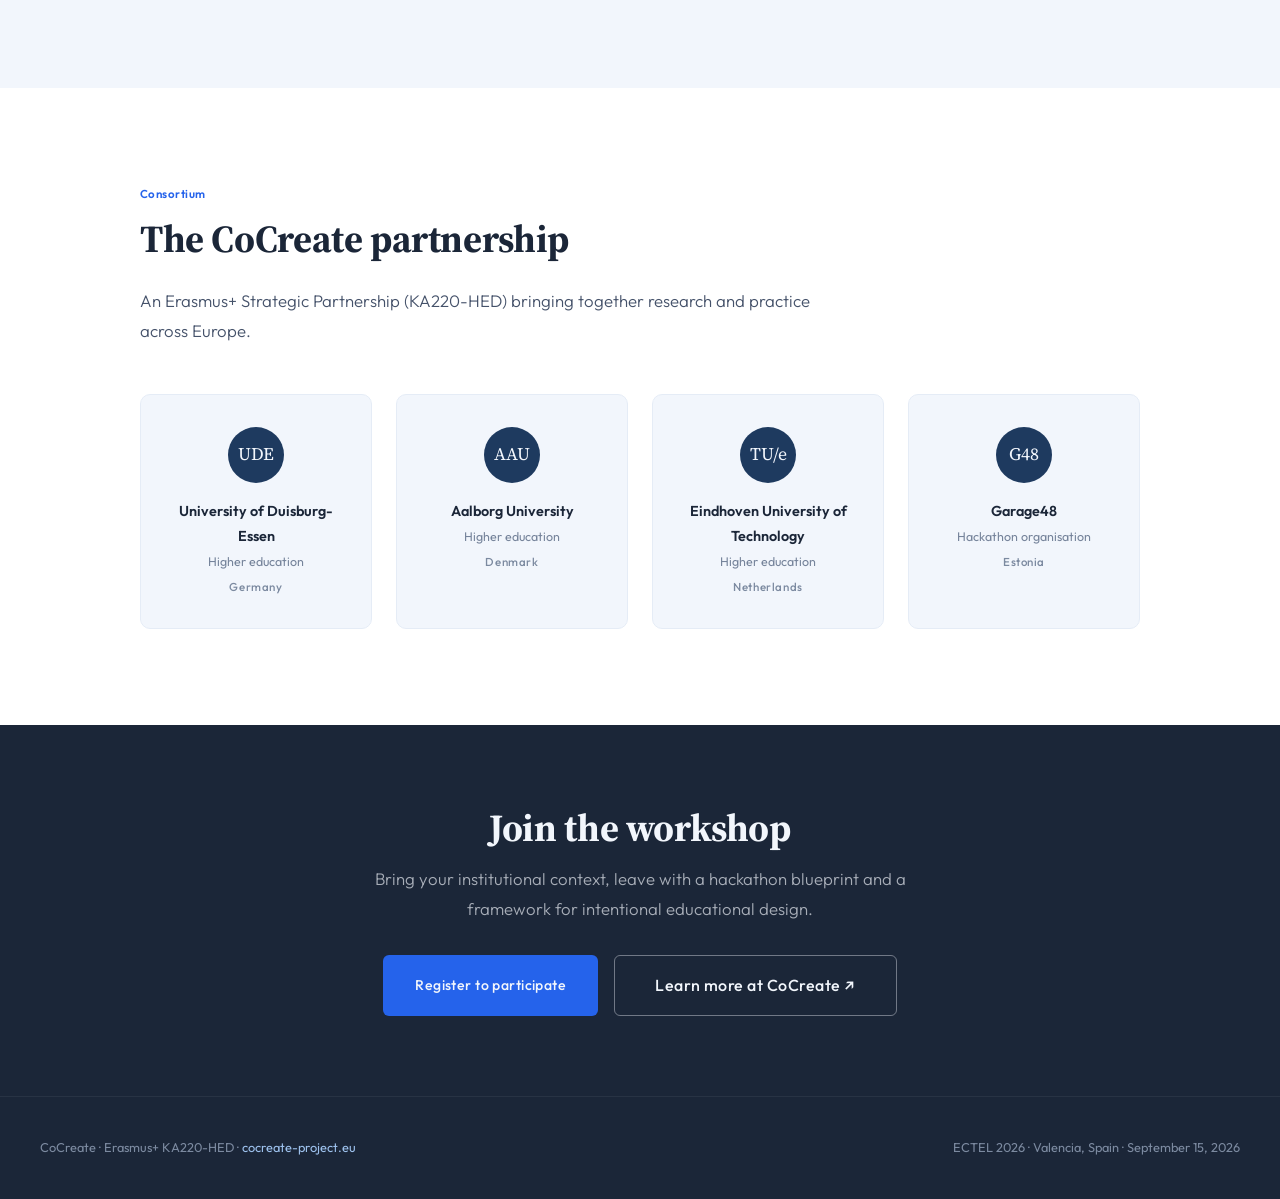
==== commit 14cfaf69: "change" ====
--- a/index.html
+++ b/index.html
@@ -3,7 +3,7 @@
 <head>
   <meta charset="UTF-8">
   <meta name="viewport" content="width=device-width, initial-scale=1.0">
-  <title>CoCreate Workshop — ECTEL 2026</title>
+  <title>CoCreate workshop — ECTEL 2026</title>
   <link rel="preconnect" href="https://fonts.googleapis.com">
   <link rel="preconnect" href="https://fonts.gstatic.com" crossorigin>
   <link href="https://fonts.googleapis.com/css2?family=Source+Serif+4:ital,opsz,wght@0,8..60,400;0,8..60,600;0,8..60,700;1,8..60,400;1,8..60,600&family=Outfit:wght@300;400;500;600&family=JetBrains+Mono:wght@400&display=swap" rel="stylesheet">
@@ -20,6 +20,7 @@
       <li><a href="#programme">Programme</a></li>
       <li><a href="#goals">Goals</a></li>
       <li><a href="#audience">Audience</a></li>
+      <li><a href="#submit">Submit</a></li>
       <li><a href="#dates">Timeline</a></li>
       <li><a href="#partners">Partners</a></li>
     </ul>
@@ -33,17 +34,17 @@
 <section class="hero">
   <div class="hero-inner">
     <div class="hero-text">
-      <div class="hero-badge">ECTEL 2026 Workshop</div>
-      <h1>Designing <em>Intentional</em> Educational Hackathons</h1>
+      <div class="hero-badge">ECTEL 2026 workshop</div>
+      <h1>Designing <em>intentional</em> educational hackathons</h1>
       <p class="hero-sub">A half-day workshop introducing the CoCreate framework — a research-grounded resource for planning hackathons that foster creativity and entrepreneurship in higher education.</p>
       <div class="hero-cta">
-        <a href="https://docs.google.com/forms/d/e/1FAIpQLSeGgW_BMmf4bSUdQRjzY2lbDNZL_E448maalf3bhruf2GOUaA/viewform" class="btn btn-register" target="_blank">Register to Participate</a>
+        <a href="https://docs.google.com/forms/d/e/1FAIpQLSeGgW_BMmf4bSUdQRjzY2lbDNZL_E448maalf3bhruf2GOUaA/viewform" class="btn btn-register" target="_blank">Register to participate</a>
         <a href="https://cocreate-project.eu" class="btn btn-secondary" target="_blank">Visit CoCreate ↗</a>
-        <a href="#programme" class="btn btn-secondary">See Programme</a>
+        <a href="#programme" class="btn btn-secondary">See programme</a>
       </div>
     </div>
     <div class="hero-card">
-      <div class="hero-card-label">Workshop Details</div>
+      <div class="hero-card-label">Workshop details</div>
       <div class="hero-detail">
         <div class="hero-detail-icon">
           <svg width="18" height="18" viewBox="0 0 24 24" fill="none" stroke="currentColor" stroke-width="1.8" stroke-linecap="round" stroke-linejoin="round">
@@ -63,7 +64,7 @@
         </div>
         <div class="hero-detail-text">
           <h4>Valencia, Spain</h4>
-          <p>ECTEL 2026 Conference</p>
+          <p>ECTEL 2026 conference</p>
         </div>
       </div>
       <div class="hero-detail">
@@ -73,7 +74,7 @@
           </svg>
         </div>
         <div class="hero-detail-text">
-          <h4>Up to 20 Participants</h4>
+          <h4>Up to 20 participants</h4>
           <p>Groups of 3–5 at cluster tables</p>
         </div>
       </div>
@@ -84,7 +85,7 @@
           </svg>
         </div>
         <div class="hero-detail-text">
-          <h4>Hands-On Design</h4>
+          <h4>Hands-on design</h4>
           <p>Leave with your own hackathon blueprint</p>
         </div>
       </div>
@@ -95,16 +96,16 @@
 <!-- ABOUT -->
 <section id="about">
   <div class="section-inner reveal">
-    <div class="section-label">About the Workshop</div>
-    <h2 class="section-title">From Ad Hoc to Intentional</h2>
+    <div class="section-label">About the workshop</div>
+    <h2 class="section-title">From ad hoc to intentional</h2>
     <p class="section-desc">Hackathons have become a global phenomenon in higher education — yet they typically run in parallel to formal curricula, guided by experience rather than research. The CoCreate framework changes that, providing structured guidelines for every design decision educators face.</p>
     <div class="about-grid">
       <div class="about-block">
-        <h3>The Problem</h3>
+        <h3>The problem</h3>
         <p>Existing hackathon guides are domain-specific, experience-based, and focused on engagement rather than learning outcomes. First-time organisers lack practical, research-backed support for educational hackathon design.</p>
       </div>
       <div class="about-block">
-        <h3>The Framework</h3>
+        <h3>The framework</h3>
         <p>CoCreate covers goal-setting, theme selection, team formation, mentoring, ideation methods, stakeholder involvement, curriculum integration, and assessment — grounded in empirical research across three European pilot institutions.</p>
       </div>
       <div class="about-block">
@@ -112,7 +113,7 @@
         <p>Aligned with ECTEL 2026's theme of intentionality in learning technology, CoCreate moves beyond the assumption that "hackathons are inherently good" towards evidence-based understanding of when, how, and for whom they work.</p>
       </div>
       <div class="about-block">
-        <h3>What You'll Take Away</h3>
+        <h3>What you'll take away</h3>
         <p>A draft hackathon blueprint tailored to your institutional context, familiarity with the CoCreate framework, and membership in a growing community of practice around educational hackathon design.</p>
       </div>
     </div>
@@ -122,14 +123,14 @@
 <!-- PROGRAMME -->
 <section id="programme">
   <div class="section-inner reveal">
-    <div class="section-label">Workshop Programme</div>
-    <h2 class="section-title">Four Parts, One Blueprint</h2>
+    <div class="section-label">Workshop programme</div>
+    <h2 class="section-title">Four parts, one blueprint</h2>
     <p class="section-desc">A carefully structured half-day moving from understanding the framework to applying it in your own context.</p>
     <div class="timeline">
       <div class="tl-item">
         <div class="tl-dot">P1</div>
         <div class="tl-content">
-          <h3>Setting the Stage</h3>
+          <h3>Setting the stage</h3>
           <div class="tl-duration">30 minutes</div>
           <p>Welcome and introductions, a concise presentation of the CoCreate project and framework through illustrative examples, and a brief individual reflection on your hackathon-related context or interests.</p>
         </div>
@@ -137,7 +138,7 @@
       <div class="tl-item">
         <div class="tl-dot">P2</div>
         <div class="tl-content">
-          <h3>Framework Exploration</h3>
+          <h3>Framework exploration</h3>
           <div class="tl-duration">45 minutes</div>
           <p>Facilitated small-group activity analysing a case vignette using the framework's guidelines and decision points. Identify design tensions, trade-offs, and open questions, then share insights in plenary.</p>
         </div>
@@ -145,7 +146,7 @@
       <div class="tl-item">
         <div class="tl-dot">P3</div>
         <div class="tl-content">
-          <h3>Blueprint Design Activity</h3>
+          <h3>Blueprint design activity</h3>
           <div class="tl-duration">75 minutes</div>
           <p>Work in small groups (3–5) to draft a hackathon blueprint using the CoCreate framework as scaffold. Address key decision points, document choices and rationale, then present in a gallery walk format for cross-group feedback.</p>
         </div>
@@ -153,7 +154,7 @@
       <div class="tl-item">
         <div class="tl-dot">P4</div>
         <div class="tl-content">
-          <h3>Synthesis &amp; Feedback</h3>
+          <h3>Synthesis &amp; feedback</h3>
           <div class="tl-duration">40 minutes</div>
           <p>Facilitated plenary on shared challenges, lessons, and future directions. Complete a structured feedback instrument on the framework. Learn about the CoCreate community of practice and open invitation to stay engaged.</p>
         </div>
@@ -165,38 +166,38 @@
 <!-- GOALS -->
 <section id="goals">
   <div class="section-inner reveal">
-    <div class="section-label">Workshop Goals</div>
-    <h2 class="section-title">What We Set Out to Achieve</h2>
+    <div class="section-label">Workshop goals</div>
+    <h2 class="section-title">What we set out to achieve</h2>
     <p class="section-desc">Five interconnected goals guiding the workshop design and facilitation.</p>
     <div class="goals-grid">
       <div class="goal-card">
         <div class="goal-num">01</div>
-        <h3>Introduce the Framework</h3>
+        <h3>Introduce the framework</h3>
         <p>Share the CoCreate framework and empirical findings from three-institution pilot implementation with the TEL community.</p>
       </div>
       <div class="goal-card">
         <div class="goal-num">02</div>
-        <h3>Apply to Your Context</h3>
+        <h3>Apply to your context</h3>
         <p>Enable participants to use the framework's guidelines and decision points for their own institutional setting through guided design activities.</p>
       </div>
       <div class="goal-card">
         <div class="goal-num">03</div>
-        <h3>Critical Reflection</h3>
+        <h3>Critical reflection</h3>
         <p>Foster reflection on challenges and opportunities of integrating hackathons into formal curricula, including assessment, equity, and scalability.</p>
       </div>
       <div class="goal-card">
         <div class="goal-num">04</div>
-        <h3>Collect Feedback</h3>
+        <h3>Collect feedback</h3>
         <p>Gather structured community feedback to directly inform the final CoCreate framework deliverables.</p>
       </div>
       <div class="goal-card">
         <div class="goal-num">05</div>
-        <h3>Build a Network</h3>
+        <h3>Build a network</h3>
         <p>Create a cross-institutional network of stakeholders interested in educational hackathon design, contributing to the CoCreate community of practice.</p>
       </div>
       <div class="goal-card">
         <div class="goal-num">06</div>
-        <h3>Publish Outcomes</h3>
+        <h3>Publish outcomes</h3>
         <p>Produce a technical report reflecting workshop outputs, including anonymised blueprint examples and synthesis of participant insights.</p>
       </div>
     </div>
@@ -206,8 +207,8 @@
 <!-- AUDIENCE -->
 <section id="audience">
   <div class="section-inner reveal">
-    <div class="section-label">Who Should Attend</div>
-    <h2 class="section-title">Designed for Educators, Researchers &amp; Practitioners</h2>
+    <div class="section-label">Who should attend</div>
+    <h2 class="section-title">Designed for educators, researchers &amp; practitioners</h2>
     <p class="section-desc">No prior hackathon experience required. Come with a course or programme context in mind to use during the design activity.</p>
     <div class="audience-list">
       <div class="audience-item">
@@ -217,7 +218,7 @@
           </svg>
         </div>
         <div>
-          <h4>Educators &amp; Instructional Designers</h4>
+          <h4>Educators &amp; instructional designers</h4>
           <p>Those in higher education using project-based learning or considering hackathons as part of formal curricula.</p>
         </div>
       </div>
@@ -239,7 +240,7 @@
           </svg>
         </div>
         <div>
-          <h4>Educational Technologists</h4>
+          <h4>Educational technologists</h4>
           <p>Practitioners integrating innovation and entrepreneurship into academic programmes.</p>
         </div>
       </div>
@@ -250,10 +251,64 @@
           </svg>
         </div>
         <div>
-          <h4>Hackathon Community</h4>
+          <h4>Hackathon community</h4>
           <p>Researchers and practitioners interested in the systematic study and design of educational hackathons.</p>
         </div>
       </div>
+    </div>
+  </div>
+</section>
+
+<!-- SUBMIT / PARTICIPATE -->
+<section id="submit">
+  <div class="section-inner reveal">
+    <div class="section-label">How to participate</div>
+    <h2 class="section-title">Register &amp; submit an extended abstract</h2>
+    <p class="section-desc">To take part, register and submit a short extended abstract. Submissions are <em>not</em> competitively reviewed — every abstract from a registered participant is accepted. They simply help us form balanced design groups and tailor the workshop activities to the contexts you bring.</p>
+
+    <div class="submit-grid">
+      <!-- Requirements -->
+      <div class="submit-main">
+        <div class="submit-specs">
+          <div class="submit-spec">
+            <div class="submit-spec-k">Length</div>
+            <div class="submit-spec-v">2–3 pages</div>
+          </div>
+          <div class="submit-spec">
+            <div class="submit-spec-k">Format</div>
+            <div class="submit-spec-v">Springer LNCS — <a href="https://www.springer.com/gp/computer-science/lncs/conference-proceedings-guidelines" target="_blank">template&nbsp;↗</a></div>
+          </div>
+        </div>
+
+        <h3 class="submit-h3">Your abstract should describe</h3>
+        <ul class="submit-list">
+          <li>
+            <span class="submit-list-tag">Context</span>
+            The institutional or course context in which you work, or plan to work, with hackathons.
+          </li>
+          <li>
+            <span class="submit-list-tag">Motivation</span>
+            Your motivation for attending, and the design challenge or question you bring to the workshop.
+          </li>
+          <li>
+            <span class="submit-list-tag">Experience</span>
+            Any prior experience with hackathons or project-based learning (if any).
+          </li>
+        </ul>
+      </div>
+
+      <!-- Action card -->
+      <aside class="submit-card">
+        <div class="submit-card-label">Submission</div>
+        <div class="submit-deadline">
+          <div class="submit-deadline-date">15 Aug 2026</div>
+          <div class="submit-deadline-note">Submission deadline</div>
+        </div>
+        <p class="submit-card-note">Register and submit through a single form. Early registration is encouraged — places are limited to 20 participants.</p>
+        <!-- NOTE: this points to the existing registration form. Replace with the combined registration + submission form URL if you create a separate one. -->
+        <a href="https://docs.google.com/forms/d/e/1FAIpQLSeGgW_BMmf4bSUdQRjzY2lbDNZL_E448maalf3bhruf2GOUaA/viewform" class="btn btn-register submit-btn" target="_blank">Register &amp; submit ↗</a>
+        <p class="submit-card-fine">All submissions from registered participants are accepted — no competitive review.</p>
+      </aside>
     </div>
   </div>
 </section>
@@ -261,38 +316,38 @@
 <!-- TIMELINE / DATES -->
 <section id="dates">
   <div class="section-inner reveal">
-    <div class="section-label">Key Dates</div>
-    <h2 class="section-title">Important Timeline</h2>
+    <div class="section-label">Key dates</div>
+    <h2 class="section-title">Important timeline</h2>
     <p class="section-desc">Mark these dates to stay on track with workshop participation and deliverables.</p>
     <div class="dates-grid">
       <div class="date-card">
         <div class="date-card-date">June 7, 2026</div>
-        <h4>Call for Participation</h4>
+        <h4>Call for participation</h4>
         <p>Workshop website published; registration opens via ECTEL channels and CoCreate community.</p>
       </div>
       <div class="date-card">
         <div class="date-card-date">August 15, 2026</div>
-        <h4>Registration Closes</h4>
+        <h4>Registration closes</h4>
         <p>Confirmation of participant numbers and submission of extended abstracts.</p>
       </div>
       <div class="date-card">
         <div class="date-card-date">September 1, 2026</div>
-        <h4>Pre-Workshop Materials</h4>
+        <h4>Pre-workshop materials</h4>
         <p>Reading materials and brief contextualisation task dispatched to registered participants.</p>
       </div>
       <div class="date-card">
         <div class="date-card-date">September 15, 2026</div>
-        <h4>Workshop Day</h4>
+        <h4>Workshop day</h4>
         <p>Half-day session delivered at ECTEL 2026, Valencia.</p>
       </div>
       <div class="date-card">
         <div class="date-card-date">October 2026</div>
-        <h4>Feedback Analysis</h4>
+        <h4>Feedback analysis</h4>
         <p>Participant feedback integrated into CoCreate framework evaluation report.</p>
       </div>
       <div class="date-card">
         <div class="date-card-date">November 2026</div>
-        <h4>Technical Report</h4>
+        <h4>Technical report</h4>
         <p>Draft of workshop technical report communicated for publication.</p>
       </div>
     </div>
@@ -303,31 +358,31 @@
 <section id="partners">
   <div class="section-inner reveal">
     <div class="section-label">Consortium</div>
-    <h2 class="section-title">The CoCreate Partnership</h2>
+    <h2 class="section-title">The CoCreate partnership</h2>
     <p class="section-desc">An Erasmus+ Strategic Partnership (KA220-HED) bringing together research and practice across Europe.</p>
     <div class="partners-grid">
       <div class="partner-card">
         <div class="partner-avatar">UDE</div>
         <h4>University of Duisburg-Essen</h4>
-        <p>Higher Education</p>
+        <p>Higher education</p>
         <div class="partner-country">Germany</div>
       </div>
       <div class="partner-card">
         <div class="partner-avatar">AAU</div>
         <h4>Aalborg University</h4>
-        <p>Higher Education</p>
+        <p>Higher education</p>
         <div class="partner-country">Denmark</div>
       </div>
       <div class="partner-card">
         <div class="partner-avatar">TU/e</div>
         <h4>Eindhoven University of Technology</h4>
-        <p>Higher Education</p>
+        <p>Higher education</p>
         <div class="partner-country">Netherlands</div>
       </div>
       <div class="partner-card">
         <div class="partner-avatar">G48</div>
         <h4>Garage48</h4>
-        <p>Hackathon Organisation</p>
+        <p>Hackathon organisation</p>
         <div class="partner-country">Estonia</div>
       </div>
     </div>
@@ -337,11 +392,11 @@
 <!-- CTA -->
 <section class="cta-section">
   <div class="section-inner reveal">
-    <h2 class="section-title">Join the Workshop</h2>
+    <h2 class="section-title">Join the workshop</h2>
     <p>Bring your institutional context, leave with a hackathon blueprint and a framework for intentional educational design.</p>
     <div class="cta-buttons">
-      <a href="https://docs.google.com/forms/d/e/1FAIpQLSeGgW_BMmf4bSUdQRjzY2lbDNZL_E448maalf3bhruf2GOUaA/viewform" class="btn btn-register" target="_blank">Register to Participate</a>
-      <a href="https://cocreate-project.eu" class="btn btn-secondary btn-cta-secondary" target="_blank">Learn More at CoCreate ↗</a>
+      <a href="https://docs.google.com/forms/d/e/1FAIpQLSeGgW_BMmf4bSUdQRjzY2lbDNZL_E448maalf3bhruf2GOUaA/viewform" class="btn btn-register" target="_blank">Register to participate</a>
+      <a href="https://cocreate-project.eu" class="btn btn-secondary btn-cta-secondary" target="_blank">Learn more at CoCreate ↗</a>
     </div>
   </div>
 </section>
--- a/styles.css
+++ b/styles.css
@@ -1,17 +1,17 @@
 /* ───── VARIABLES ───── */
 :root {
-  --cream: #FAF6F0;
-  --warm-white: #FFFDF9;
-  --sand: #EDE8DF;
-  --clay: #D4CCBF;
-  --stone: #A89F91;
-  --forest: #2C4A3E;
-  --forest-light: #3A6355;
-  --terracotta: #C4704B;
-  --terracotta-soft: #D4896A;
-  --ink: #2A2520;
-  --ink-light: #5A534A;
-  --ink-muted: #8A8279;
+  --cream: #F2F6FC;
+  --warm-white: #FFFFFF;
+  --sand: #E5ECF6;
+  --clay: #CAD7E8;
+  --stone: #7C8AA0;
+  --forest: #1E3A5F;
+  --forest-light: #2C5A8F;
+  --terracotta: #2563EB;
+  --terracotta-soft: #9DC1ED;
+  --ink: #1B2638;
+  --ink-light: #45526A;
+  --ink-muted: #76849B;
   --serif: 'Source Serif 4', Georgia, serif;
   --sans: 'Outfit', system-ui, sans-serif;
   --mono: 'JetBrains Mono', monospace;
@@ -38,7 +38,7 @@
 /* ───── NAV ───── */
 nav {
   position: fixed; top: 0; left: 0; right: 0; z-index: 100;
-  background: rgba(250, 246, 240, 0.85);
+  background: rgba(242, 246, 252, 0.85);
   backdrop-filter: blur(16px);
   border-bottom: 1px solid var(--sand);
   transition: transform 0.4s var(--ease-out);
@@ -55,7 +55,7 @@
 .nav-links { display: flex; gap: 2rem; list-style: none; }
 .nav-links a {
   text-decoration: none; color: var(--ink-light); font-size: 0.85rem;
-  font-weight: 500; letter-spacing: 0.04em; text-transform: uppercase;
+  font-weight: 500; letter-spacing: 0.04em; text-transform: none;
   transition: color 0.3s;
 }
 .nav-links a:hover { color: var(--forest); }
@@ -82,14 +82,14 @@
   content: '';
   position: absolute; top: -20%; right: -10%;
   width: 700px; height: 700px;
-  background: radial-gradient(circle, rgba(196, 112, 75, 0.08) 0%, transparent 70%);
+  background: radial-gradient(circle, rgba(37, 99, 235, 0.08) 0%, transparent 70%);
   pointer-events: none;
 }
 .hero::after {
   content: '';
   position: absolute; bottom: -10%; left: -5%;
   width: 500px; height: 500px;
-  background: radial-gradient(circle, rgba(44, 74, 62, 0.06) 0%, transparent 70%);
+  background: radial-gradient(circle, rgba(30, 58, 95, 0.06) 0%, transparent 70%);
   pointer-events: none;
 }
 .hero-inner {
@@ -101,7 +101,7 @@
 .hero-badge {
   display: inline-flex; align-items: center; gap: 0.5rem;
   font-size: 0.78rem; font-weight: 600; letter-spacing: 0.08em;
-  text-transform: uppercase; color: var(--terracotta);
+  text-transform: none; color: var(--terracotta);
   margin-bottom: 2rem;
   opacity: 0; animation: fadeUp 0.8s var(--ease-out) 0.2s forwards;
 }
@@ -115,7 +115,7 @@
   opacity: 0; animation: fadeUp 0.8s var(--ease-out) 0.35s forwards;
 }
 .hero h1 em {
-  font-style: italic; color: #C4704B; font-weight: 600;
+  font-style: italic; color: var(--terracotta); font-weight: 600;
 }
 .hero-sub {
   font-size: 1.15rem; color: var(--ink-light); max-width: 520px;
@@ -142,7 +142,7 @@
 .btn-register {
   background: var(--terracotta); color: var(--cream);
 }
-.btn-register:hover { background: var(--terracotta-soft); transform: translateY(-2px); }
+.btn-register:hover { background: #1D4ED8; transform: translateY(-2px); }
 .btn-secondary {
   background: transparent; color: var(--forest);
   border: 1.5px solid var(--forest);
@@ -158,8 +158,8 @@
   opacity: 0; animation: fadeUp 0.8s var(--ease-out) 0.5s forwards;
 }
 .hero-card-label {
-  font-size: 0.72rem; font-weight: 600; letter-spacing: 0.1em;
-  text-transform: uppercase; color: var(--stone); margin-bottom: 1.5rem;
+  font-size: 0.72rem; font-weight: 600; letter-spacing: 0.04em;
+  text-transform: none; color: var(--stone); margin-bottom: 1.5rem;
 }
 .hero-detail {
   display: flex; gap: 1rem; align-items: flex-start;
@@ -183,8 +183,8 @@
 section { padding: 6rem 2rem; }
 .section-inner { max-width: 1000px; margin: 0 auto; }
 .section-label {
-  font-size: 0.72rem; font-weight: 600; letter-spacing: 0.12em;
-  text-transform: uppercase; color: var(--terracotta); margin-bottom: 0.75rem;
+  font-size: 0.72rem; font-weight: 600; letter-spacing: 0.04em;
+  text-transform: none; color: var(--terracotta); margin-bottom: 0.75rem;
 }
 .section-title {
   font-family: var(--serif); font-size: clamp(1.8rem, 3vw, 2.6rem);
@@ -256,7 +256,7 @@
 #goals { background: var(--forest); color: var(--cream); }
 #goals .section-label { color: var(--terracotta-soft); }
 #goals .section-title { color: var(--cream); }
-#goals .section-desc { color: rgba(250, 246, 240, 0.7); }
+#goals .section-desc { color: rgba(242, 246, 252, 0.7); }
 .goals-grid {
   display: grid; grid-template-columns: repeat(3, 1fr); gap: 1.5rem;
   margin-top: 3rem;
@@ -280,7 +280,7 @@
   margin-bottom: 0.6rem; line-height: 1.3;
 }
 .goal-card p {
-  font-size: 0.85rem; color: rgba(250, 246, 240, 0.65); line-height: 1.7;
+  font-size: 0.85rem; color: rgba(242, 246, 252, 0.65); line-height: 1.7;
 }
 
 /* ───── AUDIENCE ───── */
@@ -310,6 +310,77 @@
   font-size: 0.85rem; color: var(--ink-muted); line-height: 1.65;
 }
 
+/* ───── SUBMIT / PARTICIPATE ───── */
+#submit { background: var(--sand); }
+#submit .section-desc em { font-style: italic; color: var(--terracotta); font-weight: 400; }
+.submit-grid {
+  display: grid; grid-template-columns: 1fr 340px; gap: 3rem;
+  margin-top: 3rem; align-items: start;
+}
+.submit-specs {
+  display: flex; gap: 1rem; flex-wrap: wrap; margin-bottom: 2.25rem;
+}
+.submit-spec {
+  flex: 1; min-width: 140px;
+  background: var(--warm-white); border: 1px solid var(--clay);
+  border-radius: 10px; padding: 1.1rem 1.3rem;
+}
+.submit-spec-k {
+  font-family: var(--mono); font-size: 0.68rem; letter-spacing: 0.08em;
+  text-transform: none; color: var(--stone); margin-bottom: 0.3rem;
+}
+.submit-spec-v {
+  font-family: var(--serif); font-size: 1.05rem; color: var(--ink); font-weight: 600;
+}
+.submit-spec-v a { color: var(--terracotta); text-decoration: none; font-weight: 600; }
+.submit-spec-v a:hover { text-decoration: underline; }
+.submit-h3 {
+  font-family: var(--serif); font-size: 1.2rem; color: var(--forest);
+  font-weight: 600; margin-bottom: 1.25rem;
+}
+.submit-list { list-style: none; display: flex; flex-direction: column; gap: 1rem; }
+.submit-list li {
+  background: var(--warm-white); border: 1px solid var(--sand);
+  border-left: 3px solid var(--forest); border-radius: 0 10px 10px 0;
+  padding: 1.1rem 1.4rem; font-size: 0.92rem; color: var(--ink-light);
+  line-height: 1.7;
+}
+.submit-list-tag {
+  display: block; font-family: var(--mono); font-size: 0.68rem;
+  letter-spacing: 0.08em; text-transform: none;
+  color: var(--terracotta); margin-bottom: 0.3rem;
+}
+.submit-card {
+  background: var(--forest); color: var(--cream);
+  border-radius: 12px; padding: 2.25rem 2rem;
+  position: sticky; top: 6rem;
+}
+.submit-card-label {
+  font-size: 0.72rem; font-weight: 600; letter-spacing: 0.04em;
+  text-transform: none; color: var(--terracotta-soft); margin-bottom: 1.25rem;
+}
+.submit-deadline {
+  padding-bottom: 1.25rem; margin-bottom: 1.25rem;
+  border-bottom: 1px solid rgba(255,255,255,0.12);
+}
+.submit-deadline-date {
+  font-family: var(--serif); font-size: 2rem; font-weight: 700;
+  color: var(--cream); line-height: 1.1;
+}
+.submit-deadline-note {
+  font-family: var(--mono); font-size: 0.7rem; letter-spacing: 0.06em;
+  text-transform: none; color: var(--terracotta-soft); margin-top: 0.3rem;
+}
+.submit-card-note {
+  font-size: 0.88rem; color: rgba(242, 246, 252, 0.75);
+  line-height: 1.7; font-weight: 300; margin-bottom: 1.5rem;
+}
+.submit-btn { width: 100%; justify-content: center; }
+.submit-card-fine {
+  font-size: 0.76rem; color: rgba(242, 246, 252, 0.5);
+  line-height: 1.6; margin-top: 1rem; text-align: center;
+}
+
 /* ───── DATES ───── */
 #dates { background: var(--cream); }
 .dates-grid {
@@ -361,7 +432,7 @@
 }
 .partner-card .partner-country {
   font-size: 0.72rem; color: var(--stone); font-weight: 500;
-  letter-spacing: 0.05em; text-transform: uppercase; margin-top: 0.3rem;
+  letter-spacing: 0.05em; text-transform: none; margin-top: 0.3rem;
 }
 
 /* ───── CTA ───── */
@@ -371,7 +442,7 @@
 }
 .cta-section .section-title { color: var(--cream); margin-bottom: 0.8rem; }
 .cta-section p {
-  color: rgba(250, 246, 240, 0.65); font-size: 1.05rem; max-width: 560px;
+  color: rgba(242, 246, 252, 0.65); font-size: 1.05rem; max-width: 560px;
   margin: 0 auto 2rem; font-weight: 300; line-height: 1.75;
 }
 .cta-buttons {
@@ -379,7 +450,7 @@
 }
 .btn-cta-secondary {
   font-size: 1rem; padding: 1rem 2.5rem;
-  border-color: rgba(250, 246, 240, 0.4); color: var(--cream);
+  border-color: rgba(242, 246, 252, 0.4); color: var(--cream);
 }
 
 /* ───── FOOTER ───── */
@@ -411,6 +482,8 @@
   .hero-inner { grid-template-columns: 1fr; }
   .hero-card { margin-top: 2rem; }
   .about-grid, .audience-list, .dates-grid { grid-template-columns: 1fr; }
+  .submit-grid { grid-template-columns: 1fr; gap: 2rem; }
+  .submit-card { position: static; }
   .goals-grid { grid-template-columns: 1fr; }
   .partners-grid { grid-template-columns: 1fr 1fr; }
   .nav-links { display: none; }
@@ -418,7 +491,7 @@
   nav.menu-open .nav-links {
     display: flex; flex-direction: column;
     position: absolute; top: 100%; left: 0; right: 0;
-    background: rgba(250, 246, 240, 0.97); backdrop-filter: blur(16px);
+    background: rgba(242, 246, 252, 0.97); backdrop-filter: blur(16px);
     padding: 1.5rem 2rem; gap: 1rem;
     border-bottom: 1px solid var(--sand);
   }
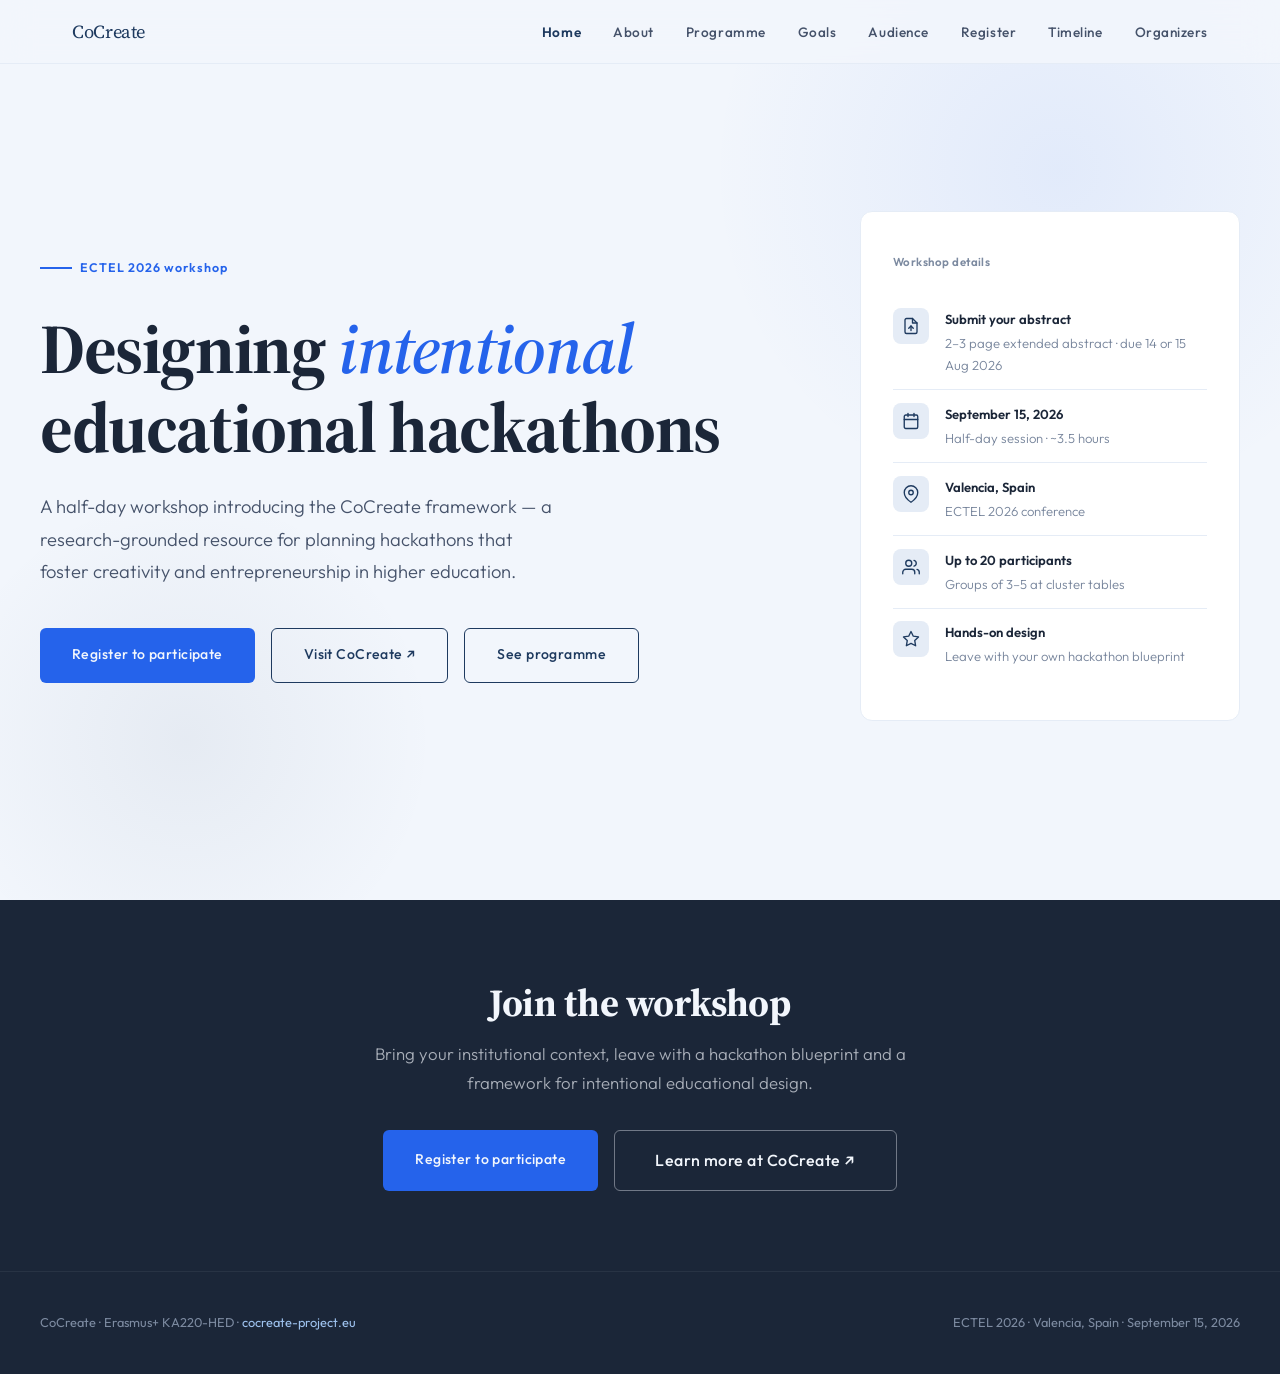
==== commit 23eb8354: "update" ====
--- a/index.html
+++ b/index.html
@@ -11,18 +11,18 @@
 </head>
 <body>
 
-<!-- NAV -->
 <nav id="navbar">
   <div class="nav-inner">
-    <a href="#" class="nav-logo">CoCreate</a>
+    <a href="index.html" class="nav-logo">CoCreate</a>
     <ul class="nav-links">
-      <li><a href="#about">About</a></li>
-      <li><a href="#programme">Programme</a></li>
-      <li><a href="#goals">Goals</a></li>
-      <li><a href="#audience">Audience</a></li>
-      <li><a href="#submit">Submit</a></li>
-      <li><a href="#dates">Timeline</a></li>
-      <li><a href="#partners">Partners</a></li>
+      <li><a href="index.html" class="active">Home</a></li>
+      <li><a href="about.html">About</a></li>
+      <li><a href="programme.html">Programme</a></li>
+      <li><a href="goals.html">Goals</a></li>
+      <li><a href="audience.html">Audience</a></li>
+      <li><a href="register.html">Register</a></li>
+      <li><a href="timeline.html">Timeline</a></li>
+      <li><a href="organizers.html">Organizers</a></li>
     </ul>
     <button class="hamburger" aria-label="Menu" onclick="document.getElementById('navbar').classList.toggle('menu-open')">
       <span></span><span></span><span></span>
@@ -30,7 +30,6 @@
   </div>
 </nav>
 
-<!-- HERO -->
 <section class="hero">
   <div class="hero-inner">
     <div class="hero-text">
@@ -38,13 +37,24 @@
       <h1>Designing <em>intentional</em> educational hackathons</h1>
       <p class="hero-sub">A half-day workshop introducing the CoCreate framework — a research-grounded resource for planning hackathons that foster creativity and entrepreneurship in higher education.</p>
       <div class="hero-cta">
-        <a href="https://docs.google.com/forms/d/e/1FAIpQLSeGgW_BMmf4bSUdQRjzY2lbDNZL_E448maalf3bhruf2GOUaA/viewform" class="btn btn-register" target="_blank">Register to participate</a>
+        <a href="register.html" class="btn btn-register">Register to participate</a>
         <a href="https://cocreate-project.eu" class="btn btn-secondary" target="_blank">Visit CoCreate ↗</a>
-        <a href="#programme" class="btn btn-secondary">See programme</a>
+        <a href="programme.html" class="btn btn-secondary">See programme</a>
       </div>
     </div>
     <div class="hero-card">
       <div class="hero-card-label">Workshop details</div>
+      <a href="register.html" class="hero-detail hero-detail-link">
+        <div class="hero-detail-icon">
+          <svg width="18" height="18" viewBox="0 0 24 24" fill="none" stroke="currentColor" stroke-width="1.8" stroke-linecap="round" stroke-linejoin="round">
+            <path d="M14 2H6a2 2 0 0 0-2 2v16a2 2 0 0 0 2 2h12a2 2 0 0 0 2-2V8z"/><polyline points="14 2 14 8 20 8"/><line x1="12" y1="18" x2="12" y2="12"/><polyline points="9 15 12 12 15 15"/>
+          </svg>
+        </div>
+        <div class="hero-detail-text">
+          <h4>Submit your abstract</h4>
+          <p>2–3 page extended abstract · due 14 or 15 Aug 2026</p>
+        </div>
+      </a>
       <div class="hero-detail">
         <div class="hero-detail-icon">
           <svg width="18" height="18" viewBox="0 0 24 24" fill="none" stroke="currentColor" stroke-width="1.8" stroke-linecap="round" stroke-linejoin="round">
@@ -93,303 +103,6 @@
   </div>
 </section>
 
-<!-- ABOUT -->
-<section id="about">
-  <div class="section-inner reveal">
-    <div class="section-label">About the workshop</div>
-    <h2 class="section-title">From ad hoc to intentional</h2>
-    <p class="section-desc">Hackathons have become a global phenomenon in higher education — yet they typically run in parallel to formal curricula, guided by experience rather than research. The CoCreate framework changes that, providing structured guidelines for every design decision educators face.</p>
-    <div class="about-grid">
-      <div class="about-block">
-        <h3>The problem</h3>
-        <p>Existing hackathon guides are domain-specific, experience-based, and focused on engagement rather than learning outcomes. First-time organisers lack practical, research-backed support for educational hackathon design.</p>
-      </div>
-      <div class="about-block">
-        <h3>The framework</h3>
-        <p>CoCreate covers goal-setting, theme selection, team formation, mentoring, ideation methods, stakeholder involvement, curriculum integration, and assessment — grounded in empirical research across three European pilot institutions.</p>
-      </div>
-      <div class="about-block">
-        <h3>Mindful TEL</h3>
-        <p>Aligned with ECTEL 2026's theme of intentionality in learning technology, CoCreate moves beyond the assumption that "hackathons are inherently good" towards evidence-based understanding of when, how, and for whom they work.</p>
-      </div>
-      <div class="about-block">
-        <h3>What you'll take away</h3>
-        <p>A draft hackathon blueprint tailored to your institutional context, familiarity with the CoCreate framework, and membership in a growing community of practice around educational hackathon design.</p>
-      </div>
-    </div>
-  </div>
-</section>
-
-<!-- PROGRAMME -->
-<section id="programme">
-  <div class="section-inner reveal">
-    <div class="section-label">Workshop programme</div>
-    <h2 class="section-title">Four parts, one blueprint</h2>
-    <p class="section-desc">A carefully structured half-day moving from understanding the framework to applying it in your own context.</p>
-    <div class="timeline">
-      <div class="tl-item">
-        <div class="tl-dot">P1</div>
-        <div class="tl-content">
-          <h3>Setting the stage</h3>
-          <div class="tl-duration">30 minutes</div>
-          <p>Welcome and introductions, a concise presentation of the CoCreate project and framework through illustrative examples, and a brief individual reflection on your hackathon-related context or interests.</p>
-        </div>
-      </div>
-      <div class="tl-item">
-        <div class="tl-dot">P2</div>
-        <div class="tl-content">
-          <h3>Framework exploration</h3>
-          <div class="tl-duration">45 minutes</div>
-          <p>Facilitated small-group activity analysing a case vignette using the framework's guidelines and decision points. Identify design tensions, trade-offs, and open questions, then share insights in plenary.</p>
-        </div>
-      </div>
-      <div class="tl-item">
-        <div class="tl-dot">P3</div>
-        <div class="tl-content">
-          <h3>Blueprint design activity</h3>
-          <div class="tl-duration">75 minutes</div>
-          <p>Work in small groups (3–5) to draft a hackathon blueprint using the CoCreate framework as scaffold. Address key decision points, document choices and rationale, then present in a gallery walk format for cross-group feedback.</p>
-        </div>
-      </div>
-      <div class="tl-item">
-        <div class="tl-dot">P4</div>
-        <div class="tl-content">
-          <h3>Synthesis &amp; feedback</h3>
-          <div class="tl-duration">40 minutes</div>
-          <p>Facilitated plenary on shared challenges, lessons, and future directions. Complete a structured feedback instrument on the framework. Learn about the CoCreate community of practice and open invitation to stay engaged.</p>
-        </div>
-      </div>
-    </div>
-  </div>
-</section>
-
-<!-- GOALS -->
-<section id="goals">
-  <div class="section-inner reveal">
-    <div class="section-label">Workshop goals</div>
-    <h2 class="section-title">What we set out to achieve</h2>
-    <p class="section-desc">Five interconnected goals guiding the workshop design and facilitation.</p>
-    <div class="goals-grid">
-      <div class="goal-card">
-        <div class="goal-num">01</div>
-        <h3>Introduce the framework</h3>
-        <p>Share the CoCreate framework and empirical findings from three-institution pilot implementation with the TEL community.</p>
-      </div>
-      <div class="goal-card">
-        <div class="goal-num">02</div>
-        <h3>Apply to your context</h3>
-        <p>Enable participants to use the framework's guidelines and decision points for their own institutional setting through guided design activities.</p>
-      </div>
-      <div class="goal-card">
-        <div class="goal-num">03</div>
-        <h3>Critical reflection</h3>
-        <p>Foster reflection on challenges and opportunities of integrating hackathons into formal curricula, including assessment, equity, and scalability.</p>
-      </div>
-      <div class="goal-card">
-        <div class="goal-num">04</div>
-        <h3>Collect feedback</h3>
-        <p>Gather structured community feedback to directly inform the final CoCreate framework deliverables.</p>
-      </div>
-      <div class="goal-card">
-        <div class="goal-num">05</div>
-        <h3>Build a network</h3>
-        <p>Create a cross-institutional network of stakeholders interested in educational hackathon design, contributing to the CoCreate community of practice.</p>
-      </div>
-      <div class="goal-card">
-        <div class="goal-num">06</div>
-        <h3>Publish outcomes</h3>
-        <p>Produce a technical report reflecting workshop outputs, including anonymised blueprint examples and synthesis of participant insights.</p>
-      </div>
-    </div>
-  </div>
-</section>
-
-<!-- AUDIENCE -->
-<section id="audience">
-  <div class="section-inner reveal">
-    <div class="section-label">Who should attend</div>
-    <h2 class="section-title">Designed for educators, researchers &amp; practitioners</h2>
-    <p class="section-desc">No prior hackathon experience required. Come with a course or programme context in mind to use during the design activity.</p>
-    <div class="audience-list">
-      <div class="audience-item">
-        <div class="audience-icon">
-          <svg width="20" height="20" viewBox="0 0 24 24" fill="none" stroke="currentColor" stroke-width="1.8" stroke-linecap="round" stroke-linejoin="round">
-            <path d="M22 10v6M2 10l10-5 10 5-10 5z"/><path d="M6 12v5c0 1.1 2.7 3 6 3s6-1.9 6-3v-5"/>
-          </svg>
-        </div>
-        <div>
-          <h4>Educators &amp; instructional designers</h4>
-          <p>Those in higher education using project-based learning or considering hackathons as part of formal curricula.</p>
-        </div>
-      </div>
-      <div class="audience-item">
-        <div class="audience-icon">
-          <svg width="20" height="20" viewBox="0 0 24 24" fill="none" stroke="currentColor" stroke-width="1.8" stroke-linecap="round" stroke-linejoin="round">
-            <circle cx="12" cy="12" r="10"/><line x1="12" y1="8" x2="12" y2="16"/><line x1="8" y1="12" x2="16" y2="12"/>
-          </svg>
-        </div>
-        <div>
-          <h4>TEL Researchers</h4>
-          <p>Researchers in active learning, competence development, learning analytics, and assessment in non-traditional formats.</p>
-        </div>
-      </div>
-      <div class="audience-item">
-        <div class="audience-icon">
-          <svg width="20" height="20" viewBox="0 0 24 24" fill="none" stroke="currentColor" stroke-width="1.8" stroke-linecap="round" stroke-linejoin="round">
-            <path d="M12 2L2 7l10 5 10-5-10-5z"/><path d="M2 17l10 5 10-5"/><path d="M2 12l10 5 10-5"/>
-          </svg>
-        </div>
-        <div>
-          <h4>Educational technologists</h4>
-          <p>Practitioners integrating innovation and entrepreneurship into academic programmes.</p>
-        </div>
-      </div>
-      <div class="audience-item">
-        <div class="audience-icon">
-          <svg width="20" height="20" viewBox="0 0 24 24" fill="none" stroke="currentColor" stroke-width="1.8" stroke-linecap="round" stroke-linejoin="round">
-            <polyline points="16 18 22 12 16 6"/><polyline points="8 6 2 12 8 18"/>
-          </svg>
-        </div>
-        <div>
-          <h4>Hackathon community</h4>
-          <p>Researchers and practitioners interested in the systematic study and design of educational hackathons.</p>
-        </div>
-      </div>
-    </div>
-  </div>
-</section>
-
-<!-- SUBMIT / PARTICIPATE -->
-<section id="submit">
-  <div class="section-inner reveal">
-    <div class="section-label">How to participate</div>
-    <h2 class="section-title">Register &amp; submit an extended abstract</h2>
-    <p class="section-desc">To take part, register and submit a short extended abstract. Submissions are <em>not</em> competitively reviewed — every abstract from a registered participant is accepted. They simply help us form balanced design groups and tailor the workshop activities to the contexts you bring.</p>
-
-    <div class="submit-grid">
-      <!-- Requirements -->
-      <div class="submit-main">
-        <div class="submit-specs">
-          <div class="submit-spec">
-            <div class="submit-spec-k">Length</div>
-            <div class="submit-spec-v">2–3 pages</div>
-          </div>
-          <div class="submit-spec">
-            <div class="submit-spec-k">Format</div>
-            <div class="submit-spec-v">Springer LNCS — <a href="https://www.springer.com/gp/computer-science/lncs/conference-proceedings-guidelines" target="_blank">template&nbsp;↗</a></div>
-          </div>
-        </div>
-
-        <h3 class="submit-h3">Your abstract should describe</h3>
-        <ul class="submit-list">
-          <li>
-            <span class="submit-list-tag">Context</span>
-            The institutional or course context in which you work, or plan to work, with hackathons.
-          </li>
-          <li>
-            <span class="submit-list-tag">Motivation</span>
-            Your motivation for attending, and the design challenge or question you bring to the workshop.
-          </li>
-          <li>
-            <span class="submit-list-tag">Experience</span>
-            Any prior experience with hackathons or project-based learning (if any).
-          </li>
-        </ul>
-      </div>
-
-      <!-- Action card -->
-      <aside class="submit-card">
-        <div class="submit-card-label">Submission</div>
-        <div class="submit-deadline">
-          <div class="submit-deadline-date">15 Aug 2026</div>
-          <div class="submit-deadline-note">Submission deadline</div>
-        </div>
-        <p class="submit-card-note">Register and submit through a single form. Early registration is encouraged — places are limited to 20 participants.</p>
-        <!-- NOTE: this points to the existing registration form. Replace with the combined registration + submission form URL if you create a separate one. -->
-        <a href="https://docs.google.com/forms/d/e/1FAIpQLSeGgW_BMmf4bSUdQRjzY2lbDNZL_E448maalf3bhruf2GOUaA/viewform" class="btn btn-register submit-btn" target="_blank">Register &amp; submit ↗</a>
-        <p class="submit-card-fine">All submissions from registered participants are accepted — no competitive review.</p>
-      </aside>
-    </div>
-  </div>
-</section>
-
-<!-- TIMELINE / DATES -->
-<section id="dates">
-  <div class="section-inner reveal">
-    <div class="section-label">Key dates</div>
-    <h2 class="section-title">Important timeline</h2>
-    <p class="section-desc">Mark these dates to stay on track with workshop participation and deliverables.</p>
-    <div class="dates-grid">
-      <div class="date-card">
-        <div class="date-card-date">June 7, 2026</div>
-        <h4>Call for participation</h4>
-        <p>Workshop website published; registration opens via ECTEL channels and CoCreate community.</p>
-      </div>
-      <div class="date-card">
-        <div class="date-card-date">August 15, 2026</div>
-        <h4>Registration closes</h4>
-        <p>Confirmation of participant numbers and submission of extended abstracts.</p>
-      </div>
-      <div class="date-card">
-        <div class="date-card-date">September 1, 2026</div>
-        <h4>Pre-workshop materials</h4>
-        <p>Reading materials and brief contextualisation task dispatched to registered participants.</p>
-      </div>
-      <div class="date-card">
-        <div class="date-card-date">September 15, 2026</div>
-        <h4>Workshop day</h4>
-        <p>Half-day session delivered at ECTEL 2026, Valencia.</p>
-      </div>
-      <div class="date-card">
-        <div class="date-card-date">October 2026</div>
-        <h4>Feedback analysis</h4>
-        <p>Participant feedback integrated into CoCreate framework evaluation report.</p>
-      </div>
-      <div class="date-card">
-        <div class="date-card-date">November 2026</div>
-        <h4>Technical report</h4>
-        <p>Draft of workshop technical report communicated for publication.</p>
-      </div>
-    </div>
-  </div>
-</section>
-
-<!-- PARTNERS -->
-<section id="partners">
-  <div class="section-inner reveal">
-    <div class="section-label">Consortium</div>
-    <h2 class="section-title">The CoCreate partnership</h2>
-    <p class="section-desc">An Erasmus+ Strategic Partnership (KA220-HED) bringing together research and practice across Europe.</p>
-    <div class="partners-grid">
-      <div class="partner-card">
-        <div class="partner-avatar">UDE</div>
-        <h4>University of Duisburg-Essen</h4>
-        <p>Higher education</p>
-        <div class="partner-country">Germany</div>
-      </div>
-      <div class="partner-card">
-        <div class="partner-avatar">AAU</div>
-        <h4>Aalborg University</h4>
-        <p>Higher education</p>
-        <div class="partner-country">Denmark</div>
-      </div>
-      <div class="partner-card">
-        <div class="partner-avatar">TU/e</div>
-        <h4>Eindhoven University of Technology</h4>
-        <p>Higher education</p>
-        <div class="partner-country">Netherlands</div>
-      </div>
-      <div class="partner-card">
-        <div class="partner-avatar">G48</div>
-        <h4>Garage48</h4>
-        <p>Hackathon organisation</p>
-        <div class="partner-country">Estonia</div>
-      </div>
-    </div>
-  </div>
-</section>
-
-<!-- CTA -->
 <section class="cta-section">
   <div class="section-inner reveal">
     <h2 class="section-title">Join the workshop</h2>
@@ -401,7 +114,6 @@
   </div>
 </section>
 
-<!-- FOOTER -->
 <footer>
   <div class="footer-inner">
     <p>CoCreate · Erasmus+ KA220-HED · <a href="https://cocreate-project.eu" target="_blank">cocreate-project.eu</a></p>
--- a/styles.css
+++ b/styles.css
@@ -503,3 +503,14 @@
   .hero-cta { flex-direction: column; }
   .btn { width: 100%; justify-content: center; }
 }
+
+/* ───── MULTI-PAGE ───── */
+.nav-links a.active { color: var(--forest); font-weight: 600; }
+body.subpage section:first-of-type { padding-top: 8rem; }
+.hero-detail-icon, .hero-detail-text h4 { transition: all 0.3s var(--ease-out); }
+a.hero-detail { text-decoration: none; color: inherit; cursor: pointer; }
+a.hero-detail:hover .hero-detail-text h4 { color: var(--terracotta); }
+a.hero-detail:hover .hero-detail-icon { background: var(--terracotta); color: #fff; }
+@media (max-width: 900px) {
+  body.subpage section:first-of-type { padding-top: 6.5rem; }
+}
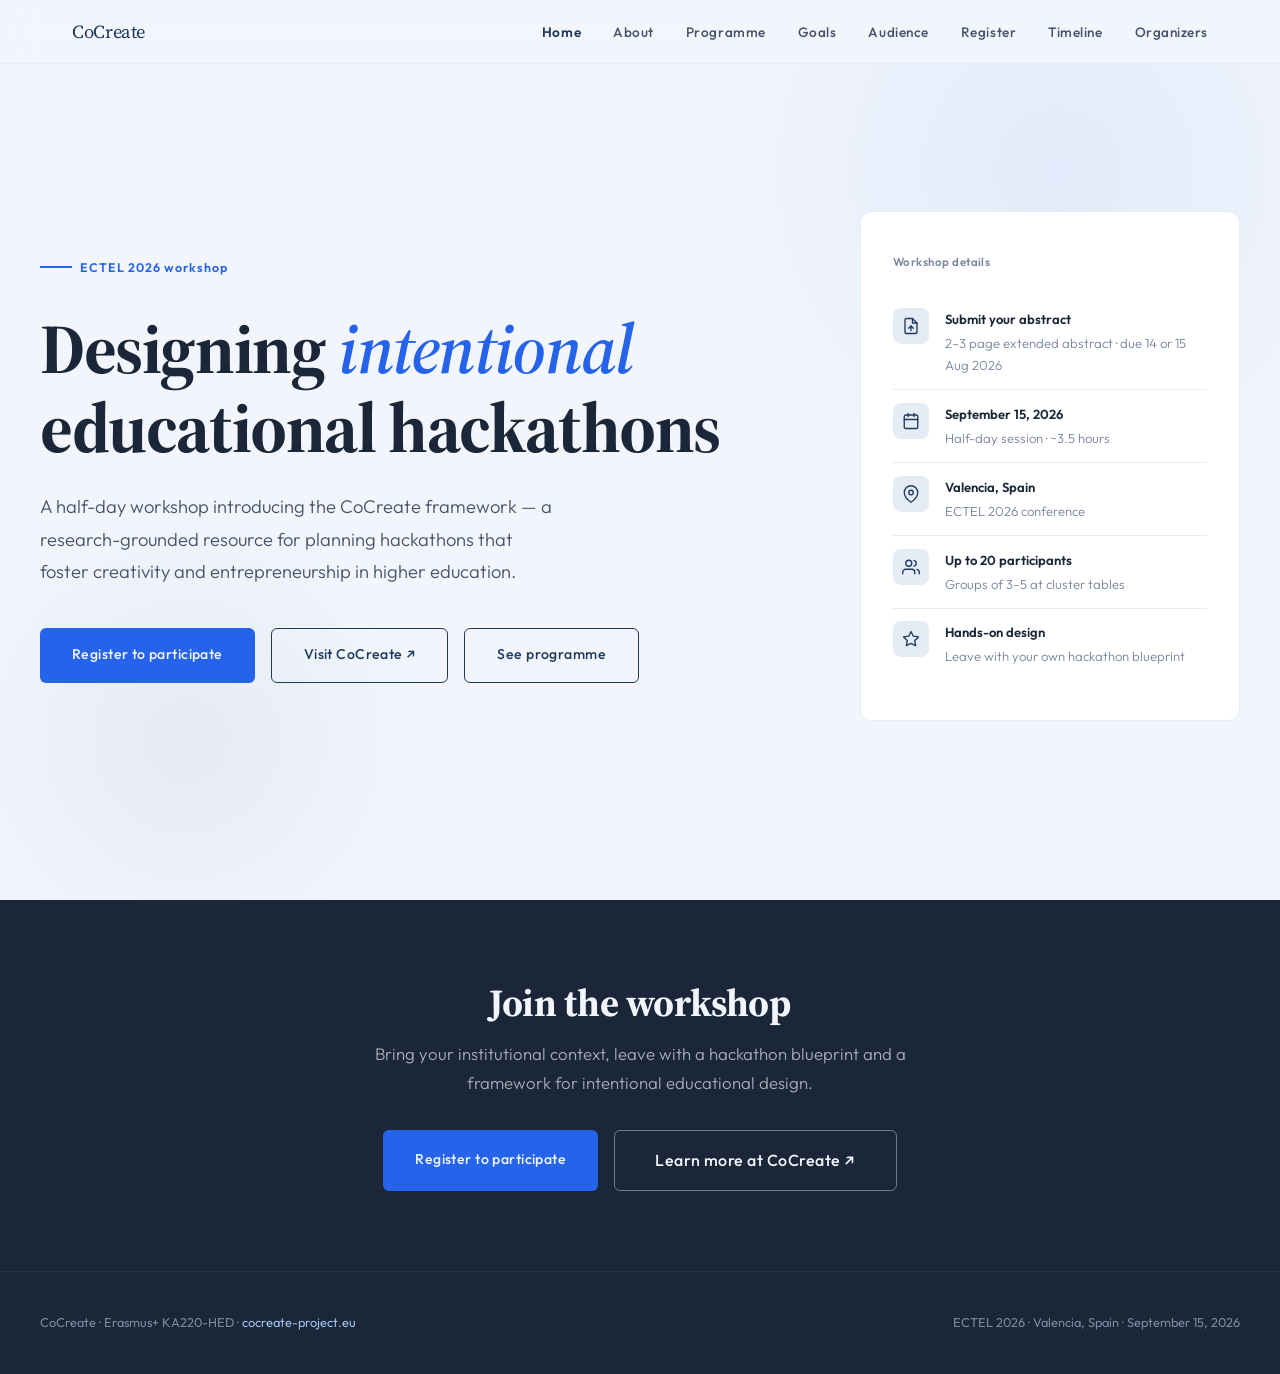
==== commit 978aafe0: "adding details" ====
--- a/index.html
+++ b/index.html
@@ -108,7 +108,7 @@
     <h2 class="section-title">Join the workshop</h2>
     <p>Bring your institutional context, leave with a hackathon blueprint and a framework for intentional educational design.</p>
     <div class="cta-buttons">
-      <a href="https://docs.google.com/forms/d/e/1FAIpQLSeGgW_BMmf4bSUdQRjzY2lbDNZL_E448maalf3bhruf2GOUaA/viewform" class="btn btn-register" target="_blank">Register to participate</a>
+      <a href="register.html" class="btn btn-register" target="_blank">Register to participate</a>
       <a href="https://cocreate-project.eu" class="btn btn-secondary btn-cta-secondary" target="_blank">Learn more at CoCreate ↗</a>
     </div>
   </div>
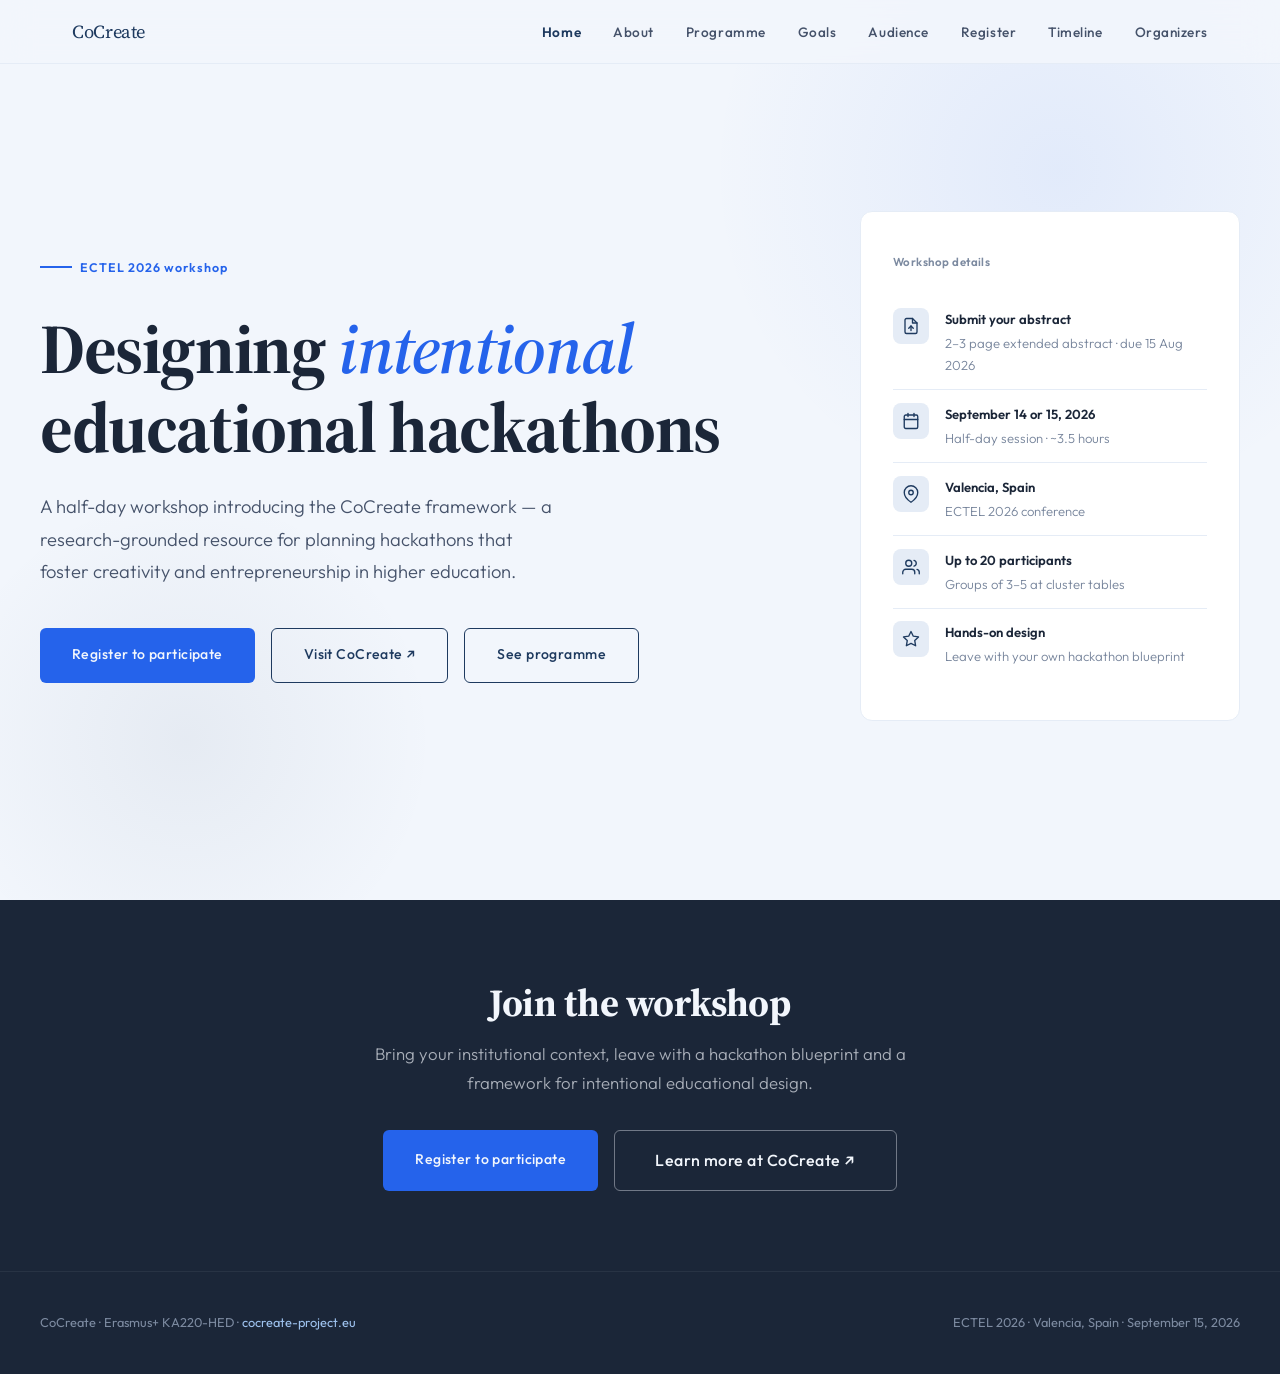
==== commit 726c2c1a: "date" ====
--- a/index.html
+++ b/index.html
@@ -52,7 +52,7 @@
         </div>
         <div class="hero-detail-text">
           <h4>Submit your abstract</h4>
-          <p>2–3 page extended abstract · due 14 or 15 Aug 2026</p>
+          <p>2–3 page extended abstract · due 15 Aug 2026</p>
         </div>
       </a>
       <div class="hero-detail">
@@ -62,7 +62,7 @@
           </svg>
         </div>
         <div class="hero-detail-text">
-          <h4>September 15, 2026</h4>
+          <h4>September 14 or 15, 2026</h4>
           <p>Half-day session · ~3.5 hours</p>
         </div>
       </div>
